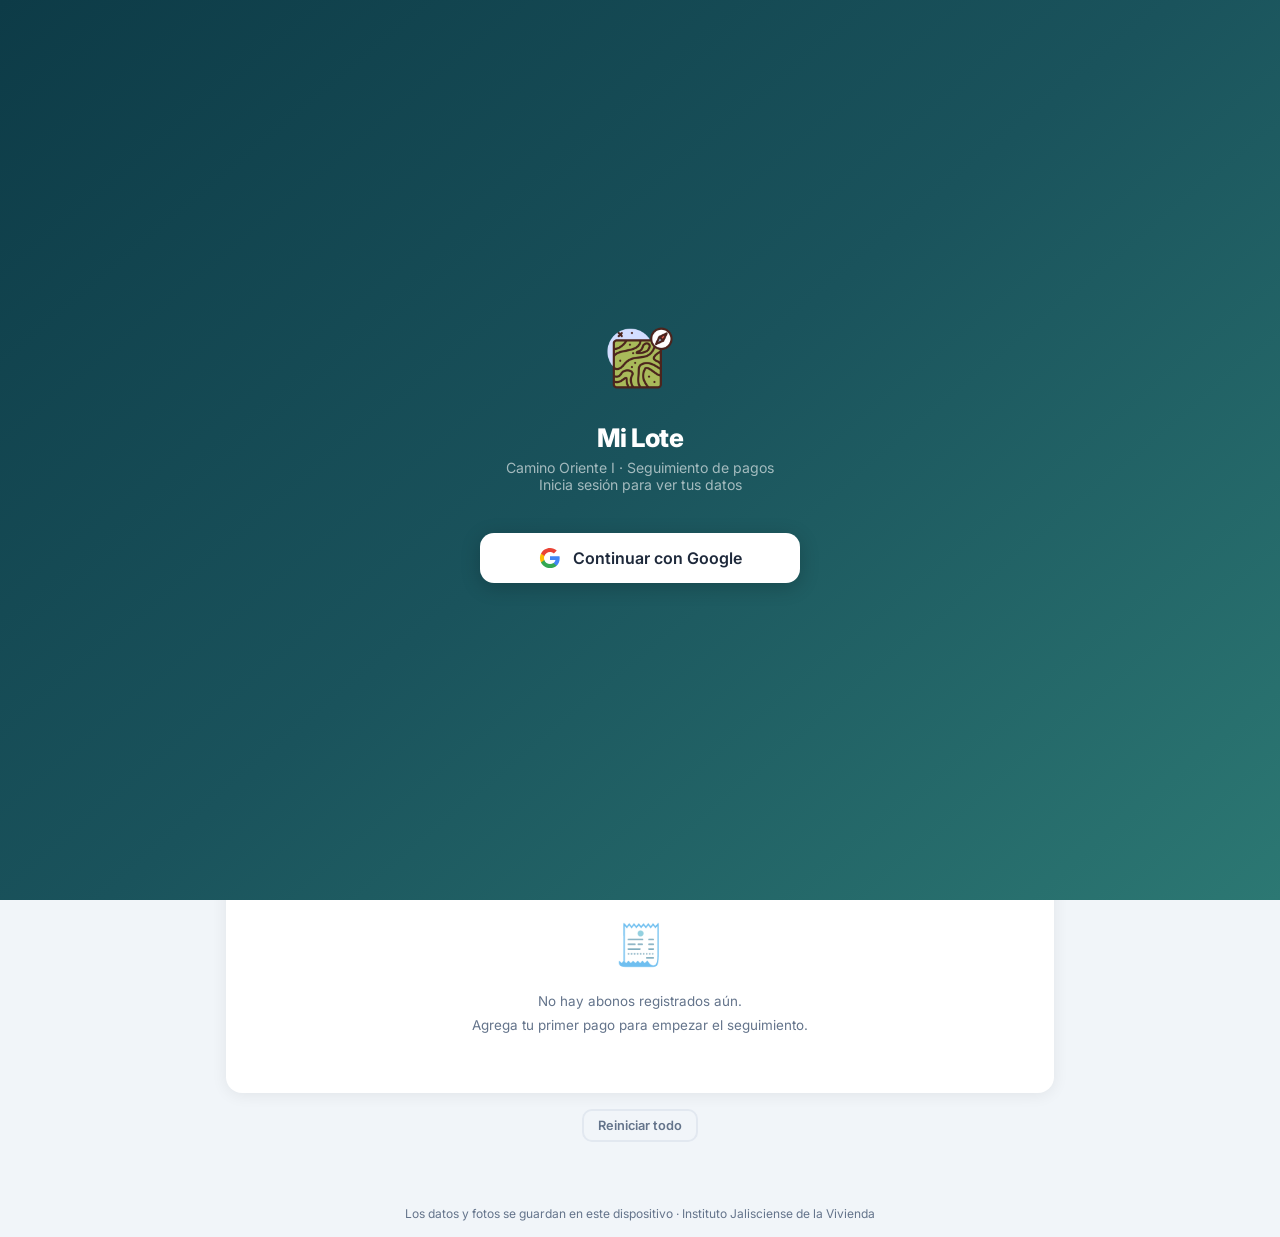
==== index.html @ 65d8afbb "Refactor Google authentication to use signInWithRedirect and handle redirect results" ====
<!DOCTYPE html>
<html lang="es">
<head>
  <meta charset="UTF-8">
  <meta name="viewport" content="width=device-width, initial-scale=1.0">
  <title>Lote Camino Oriente I — Seguimiento de Pagos</title>
  <link rel="icon" href="terreno.png" type="image/png">
  <link rel="apple-touch-icon" href="terreno.png">
  <meta name="apple-mobile-web-app-capable" content="yes">
  <meta name="apple-mobile-web-app-title" content="Mi Lote">
  <meta name="theme-color" content="#1a535c">
  <link rel="manifest" href="manifest.json">
  <meta name="apple-mobile-web-app-status-bar-style" content="black-translucent">
  <link href="https://fonts.googleapis.com/css2?family=Inter:wght@300;400;500;600;700;800&display=swap" rel="stylesheet">
  <style>
    *, *::before, *::after { box-sizing: border-box; margin: 0; padding: 0; }

    :root {
      --primary:      #2ec4b6;
      --primary-dark: #1a535c;
      --primary-light:#cbf3f0;
      --success:      #059669;
      --success-bg:   #ecfdf5;
      --warning:      #d97706;
      --warning-bg:   #fffbeb;
      --danger:       #ef476f;
      --danger-bg:    #fff1f4;
      --text:         #1e293b;
      --muted:        #64748b;
      --bg:           #f1f5f9;
      --card:         #ffffff;
      --border:       #e2e8f0;
      --radius:       16px;
      --shadow:       0 2px 16px rgba(0,0,0,0.07);
      --shadow-lg:    0 8px 40px rgba(0,0,0,0.13);
    }

    body {
      font-family: 'Inter', 'Segoe UI', system-ui, sans-serif;
      background: var(--bg);
      color: var(--text);
      min-height: 100vh;
      -webkit-font-smoothing: antialiased;
    }

    /* ── HEADER ── */
    .header {
      background: linear-gradient(140deg, #0d3b47 0%, #1a535c 50%, #2c7873 100%);
      color: white;
      padding: 36px 20px 56px;
      position: relative;
      overflow: hidden;
    }
    .header::before {
      content:''; position:absolute;
      top:-60px; right:-60px; width:320px; height:320px;
      background:rgba(255,255,255,0.04); border-radius:50%;
    }
    .header::after {
      content:''; position:absolute;
      bottom:-80px; left:-40px; width:260px; height:260px;
      background:rgba(46,196,182,0.08); border-radius:50%;
    }
    .header-inner { max-width:860px; margin:0 auto; position:relative; z-index:1; }
    .header-badge {
      display:inline-block;
      background:rgba(46,196,182,0.2);
      border:1px solid rgba(46,196,182,0.35);
      color:#7fe8e2;
      padding:4px 14px; border-radius:20px;
      font-size:0.7rem; font-weight:700;
      letter-spacing:0.12em; text-transform:uppercase; margin-bottom:14px;
    }
    .header h1 { font-size:2rem; font-weight:800; letter-spacing:-0.02em; margin-bottom:6px; }
    .header-sub { font-size:0.88rem; opacity:0.65; }
    .header-value { margin-top:22px; display:flex; align-items:baseline; gap:8px; }
    .header-value-label { font-size:0.8rem; opacity:0.6; }
    .header-value-amount { font-size:2rem; font-weight:800; letter-spacing:-0.02em; }

    /* ── MAIN ── */
    .main { max-width:860px; margin:-32px auto 0; padding:0 16px 48px; }

    /* ── CARD ── */
    .card { background:var(--card); border-radius:var(--radius); box-shadow:var(--shadow); padding:24px; margin-bottom:16px; }

    /* ── PROGRESS HERO ── */
    .progress-hero {
      background:var(--card);
      border-radius:var(--radius);
      box-shadow:var(--shadow-lg);
      padding:40px 28px 24px; margin-bottom:16px;
    }
    .prog-top { display:flex; justify-content:space-between; align-items:flex-start; margin-bottom:20px; }
    .prog-left { flex:1; }
    .prog-pct { font-size:4.5rem; font-weight:800; color:var(--primary-dark); line-height:1; letter-spacing:-0.04em; }
    .prog-sub { font-size:0.85rem; color:var(--muted); margin-top:6px; }
    .prog-right { text-align:right; flex-shrink:0; padding-left:12px; }
    .prog-paid-val { font-size:1.6rem; font-weight:800; color:var(--primary-dark); letter-spacing:-0.02em; line-height:1; }
    .prog-track { background:var(--border); height:14px; border-radius:7px; overflow:hidden; margin-bottom:20px; }
    .prog-fill  {
      height:100%;
      background:linear-gradient(90deg, var(--primary) 0%, var(--primary-dark) 100%);
      border-radius:6px;
      transition:width 0.7s cubic-bezier(0.34,1.2,0.64,1);
    }
    .stats-row { display:grid; grid-template-columns:repeat(3,1fr); gap:10px; }
    .stat-box  { padding:14px 10px; border-radius:12px; background:var(--bg); text-align:center; }
    .stat-box.s-paid { background:#ecfdf5; }
    .stat-box.s-rem  { background:#fff1f4; }
    .stat-val  { font-size:1rem; font-weight:700; color:var(--text); white-space:nowrap; overflow:hidden; text-overflow:ellipsis; }
    .stat-box.s-paid .stat-val { color:var(--success); }
    .stat-box.s-rem  .stat-val { color:var(--danger);  }
    .stat-lbl  { font-size:0.7rem; color:var(--muted); margin-top:3px; }

    /* ── ALERT ── */
    .alert {
      display:flex; align-items:flex-start; gap:12px;
      padding:14px 16px; border-radius:12px; margin-bottom:16px;
      border-left:4px solid transparent;
    }
    .alert.a-success { background:var(--success-bg); border-color:#10b981; }
    .alert.a-warn    { background:var(--warning-bg);  border-color:#fbbf24; }
    .alert.a-danger  { background:var(--danger-bg);   border-color:var(--danger); }
    .alert.a-info    { background:#eff6ff;             border-color:#3b82f6; }
    .alert-icon  { font-size:1.3rem; line-height:1.3; flex-shrink:0; }
    .alert-title { font-weight:600; font-size:0.88rem; }
    .alert-desc  { font-size:0.79rem; color:var(--muted); margin-top:2px; }

    /* ── WEEKLY BOX ── */
    .weekly-box {
      background:linear-gradient(135deg, var(--primary-dark) 0%, #2c7873 100%);
      color:white; border-radius:14px; padding:22px 20px; margin-bottom:16px;
    }
    .weekly-label  { font-size:0.72rem; font-weight:600; opacity:0.65; text-transform:uppercase; letter-spacing:0.1em; margin-bottom:6px; }
    .weekly-amount { font-size:2.4rem; font-weight:800; letter-spacing:-0.02em; margin-bottom:4px; }
    .weekly-note   { font-size:0.8rem; opacity:0.65; margin-bottom:16px; }
    .weekly-grid   { display:grid; grid-template-columns:1fr 1fr; gap:8px; }
    .wg-item       { background:rgba(255,255,255,0.1); border-radius:9px; padding:10px 12px; }
    .wg-val        { font-size:0.95rem; font-weight:700; }
    .wg-lbl        { font-size:0.7rem; opacity:0.65; margin-top:2px; }

    /* ── SECTION HEADER ── */
    .sec-hdr { display:flex; align-items:center; justify-content:space-between; margin-bottom:16px; }
    .sec-title { font-size:1rem; font-weight:700; }
    .sec-sub   { font-size:0.77rem; color:var(--muted); margin-top:2px; }

    /* ── ABONOS LIST ── */
    .abono-list { list-style:none; }
    .abono-item {
      display:flex; align-items:center; gap:14px;
      padding:13px 0; border-bottom:1px solid var(--border);
    }
    .abono-item:last-child { border-bottom:none; }

    .abono-thumb {
      width:52px; height:52px; border-radius:10px;
      object-fit:cover; cursor:pointer; flex-shrink:0;
      border:2px solid var(--border);
      transition:transform 0.2s;
    }
    .abono-thumb:hover { transform:scale(1.06); }
    .abono-no-photo {
      width:52px; height:52px; border-radius:10px; flex-shrink:0;
      background:var(--bg); border:2px dashed var(--border);
      display:flex; align-items:center; justify-content:center;
      font-size:1.2rem; color:var(--muted);
    }
    .abono-info   { flex:1; min-width:0; }
    .abono-note   { font-size:0.9rem; font-weight:600; white-space:nowrap; overflow:hidden; text-overflow:ellipsis; }
    .abono-date   { font-size:0.75rem; color:var(--muted); margin-top:2px; }
    .abono-right  { display:flex; align-items:center; gap:10px; flex-shrink:0; }
    .abono-amt    { font-size:1rem; font-weight:700; color:var(--success); }
    .abono-del    { background:none; border:none; cursor:pointer; color:var(--danger); opacity:0.45; font-size:0.85rem; padding:5px; }
    .abono-del:hover { opacity:1; }

    .empty-state { text-align:center; padding:32px 16px; color:var(--muted); font-size:0.84rem; line-height:1.8; }
    .empty-icon  { font-size:2.5rem; margin-bottom:8px; }

    /* ── BUTTONS ── */
    .btn {
      display:inline-flex; align-items:center; gap:6px;
      padding:11px 22px; border:none; border-radius:10px;
      touch-action:manipulation; -webkit-tap-highlight-color:transparent;
      font-family:inherit; font-size:0.88rem; font-weight:600;
      cursor:pointer; transition:all 0.2s ease;
    }
    .btn-primary { background:var(--primary); color:white; }
    .btn-primary:hover { background:var(--primary-dark); transform:translateY(-1px); box-shadow:0 4px 14px rgba(46,196,182,0.38); }
    .btn-ghost { background:transparent; border:2px solid var(--border); color:var(--muted); }
    .btn-ghost:hover { border-color:var(--danger); color:var(--danger); }
    .btn-sm { padding:7px 14px; font-size:0.8rem; }
    .btn-full { width:100%; justify-content:center; }

    /* ── MODAL ── */
    .overlay {
      position:fixed; inset:0;
      background:rgba(15,23,42,0.55);
      z-index:200; display:flex; align-items:flex-end; justify-content:center;
      opacity:0; pointer-events:none; transition:opacity 0.28s ease;
    }
    .overlay.open { opacity:1; pointer-events:all; }
    .modal {
      background:white; border-radius:22px 22px 0 0;
      padding:20px 22px 44px; width:100%; max-width:500px;
      transform:translateY(100%);
      transition:transform 0.35s cubic-bezier(0.34,1.3,0.64,1);
      max-height:90vh; overflow-y:auto; overflow-x:hidden; overscroll-behavior:contain;
    }
    .overlay.open .modal { transform:translateY(0); }
    .modal-handle { width:36px; height:4px; background:var(--border); border-radius:2px; margin:0 auto 20px; }
    .modal-title  { font-size:1.15rem; font-weight:700; margin-bottom:18px; }
    .field        { margin-bottom:14px; }
    .field-label  { display:block; font-size:0.8rem; font-weight:600; color:var(--muted); margin-bottom:6px; }
    .field-input  {
      width:100%; min-width:0; padding:13px 15px;
      border:2px solid var(--border); border-radius:10px;
      font-family:inherit; font-size:1rem; color:var(--text);
      outline:none; transition:border-color 0.2s;
      -webkit-appearance:none; appearance:none;
      box-sizing:border-box;
    }
    .field-input:focus { border-color:var(--primary); }
    .field-row    { display:grid; grid-template-columns:1fr; gap:12px; }
    @media (min-width:480px) {
      .field-row  { grid-template-columns:1fr 1fr; }
    }

    /* ── FOTO UPLOAD ── */
    .foto-zone {
      border:2px dashed var(--border);
      border-radius:12px; padding:20px;
      text-align:center; cursor:pointer;
      transition:all 0.2s; background:var(--bg);
      position:relative;
    }
    .foto-zone:hover { border-color:var(--primary); background:var(--primary-light); }
    .foto-zone input[type=file] { position:absolute; inset:0; opacity:0; cursor:pointer; width:100%; height:100%; }
    .foto-zone-icon { font-size:2rem; margin-bottom:6px; }
    .foto-zone-text { font-size:0.82rem; color:var(--muted); }
    .foto-preview {
      width:100%; max-height:200px; object-fit:cover;
      border-radius:10px; display:none; margin-top:10px;
    }
    .foto-preview.show { display:block; }
    .foto-clear {
      display:none; margin-top:8px;
      background:none; border:none;
      font-size:0.78rem; color:var(--danger); cursor:pointer;
    }
    .foto-clear.show { display:inline-block; }

    /* ── LIGHTBOX ── */
    .lightbox {
      position:fixed; inset:0; background:rgba(0,0,0,0.92);
      z-index:500; display:none; align-items:center; justify-content:center;
      padding:20px;
    }
    .lightbox.open { display:flex; }
    .lightbox img { max-width:100%; max-height:90vh; border-radius:12px; object-fit:contain; }
    .lightbox-close {
      position:absolute; top:16px; right:16px;
      background:rgba(255,255,255,0.15); border:none;
      color:white; font-size:1.4rem; cursor:pointer;
      width:40px; height:40px; border-radius:50%;
      display:flex; align-items:center; justify-content:center;
    }
    .lightbox-close:hover { background:rgba(255,255,255,0.25); }

    /* ── COMPLETION ── */
    .completion {
      display:none; position:fixed; inset:0;
      background:rgba(15,23,42,0.7); z-index:300;
      align-items:center; justify-content:center; padding:20px;
    }
    .completion.show { display:flex; }
    .completion-box { background:white; border-radius:22px; padding:44px 32px; text-align:center; max-width:360px; width:100%; }
    .completion-emoji { font-size:4.5rem; margin-bottom:16px; display:block; }
    .completion-title { font-size:1.6rem; font-weight:800; color:var(--primary-dark); margin-bottom:8px; }
    .completion-text  { color:var(--muted); font-size:0.92rem; margin-bottom:24px; }

    /* ── FOOTER ── */
    .footer { text-align:center; padding:16px; font-size:0.75rem; color:var(--muted); }

    /* ── CONFETTI ── */
    @keyframes fall {
      0%   { transform:translateY(-80px) rotate(0deg);   opacity:1; }
      100% { transform:translateY(110vh) rotate(540deg); opacity:0; }
    }
    .conf {
      position:fixed; pointer-events:none; z-index:400;
      width:9px; height:9px; border-radius:2px;
      animation:fall linear forwards;
    }

    /* ── ENGANCHE FIJO ── */
    .abono-item.enganche-fijo { background:#f0fdf4; border-radius:10px; padding:13px 12px; margin-bottom:4px; border-bottom:none !important; }
    .abono-item.enganche-fijo .abono-amt { color:var(--success); }
    .enganche-tag {
      display:inline-block; background:#d1fae5; color:#065f46;
      font-size:0.65rem; font-weight:700; padding:2px 8px;
      border-radius:20px; text-transform:uppercase; letter-spacing:0.06em;
      margin-top:3px;
    }

    /* ── FOTO BOTONES ── */
    .foto-btns { display:grid; grid-template-columns:1fr 1fr; gap:10px; }
    .foto-btn {
      display:flex; flex-direction:column; align-items:center; justify-content:center;
      gap:6px; padding:16px 10px;
      border:2px dashed var(--border); border-radius:12px;
      background:var(--bg); cursor:pointer;
      font-family:inherit; font-size:0.8rem; font-weight:600; color:var(--muted);
      transition:all 0.2s; position:relative;
    }
    .foto-btn:hover { border-color:var(--primary); background:var(--primary-light); color:var(--primary-dark); }
    .foto-btn input[type=file] { position:absolute; inset:0; opacity:0; cursor:pointer; width:100%; height:100%; }
    .foto-btn-icon { font-size:1.6rem; }

    /* ── RESPONSIVE ── */
    @media (max-width:560px) {
      .header { padding:28px 16px 48px; }
      .header h1 { font-size:1.45rem; }
      .header-sub { font-size:0.82rem; }
      .header-value-amount { font-size:1.55rem; }
      .main { padding:0 12px 40px; }
      .progress-hero { padding:40px 16px 18px; }
      .prog-pct  { font-size:3.5rem; }
      .prog-paid-val { font-size:1.35rem; }
      .prog-top  { margin-bottom:16px; }
      .stats-row { gap:7px; }
      .stat-box  { padding:12px 8px; }
      .stat-val  { font-size:0.88rem; }
      .card { padding:18px 16px; }
      .weekly-box { padding:18px 16px; }
      .weekly-amount { font-size:2rem; }
      .weekly-grid { gap:7px; }
      .wg-item { padding:9px 10px; }
      .field-row { grid-template-columns:1fr !important; }
      .foto-btns { grid-template-columns:1fr 1fr; }
      .abono-thumb { width:46px; height:46px; }
      .abono-no-photo { width:46px; height:46px; }
    }
    @media (min-width:700px) {
      .weekly-grid { grid-template-columns:repeat(4,1fr); }
      .stats-row   { grid-template-columns:repeat(3,1fr); }
    }

    /* ── USER BAR ── */
    .user-bar {
      display:flex; align-items:center; gap:10px;
      margin-top:18px; padding:10px 14px;
      background:rgba(255,255,255,0.1); border-radius:12px;
    }
    .user-avatar {
      width:32px; height:32px; border-radius:50%;
      object-fit:cover; border:2px solid rgba(255,255,255,0.4);
    }
    .user-name { font-size:0.82rem; opacity:0.85; flex:1; white-space:nowrap; overflow:hidden; text-overflow:ellipsis; }
    .btn-logout {
      background:rgba(255,255,255,0.15); border:1px solid rgba(255,255,255,0.3);
      color:white; padding:5px 12px; border-radius:8px;
      font-size:0.75rem; font-weight:600; cursor:pointer;
      touch-action:manipulation; -webkit-tap-highlight-color:transparent;
      flex-shrink:0;
    }
    .btn-logout:hover { background:rgba(255,255,255,0.25); }

    /* ── LOGIN SCREEN ── */
    .login-screen {
      position:fixed; inset:0; z-index:500;
      background:linear-gradient(140deg, #0d3b47 0%, #1a535c 50%, #2c7873 100%);
      display:flex; flex-direction:column; align-items:center; justify-content:center;
      padding:32px 24px;
    }
    .login-logo { width:80px; height:80px; border-radius:20px; margin-bottom:24px; }
    .login-title { font-size:1.6rem; font-weight:800; color:white; margin-bottom:6px; letter-spacing:-0.02em; }
    .login-sub   { font-size:0.88rem; color:rgba(255,255,255,0.6); margin-bottom:40px; text-align:center; }
    .btn-google  {
      display:flex; align-items:center; gap:12px;
      background:white; color:#1e293b;
      padding:14px 24px; border-radius:14px; border:none;
      font-family:inherit; font-size:1rem; font-weight:600;
      cursor:pointer; width:100%; max-width:320px; justify-content:center;
      box-shadow:0 4px 20px rgba(0,0,0,0.2);
      touch-action:manipulation; -webkit-tap-highlight-color:transparent;
    }
    .btn-google:active { transform:scale(0.97); }
    .btn-google svg { width:22px; height:22px; flex-shrink:0; }
  </style>
</head>
<body>

<!-- HEADER -->
<header class="header">
  <div class="header-inner">
    <div class="header-badge">Fraccionamiento Municipal · IJAVI</div>
    <h1>Camino Oriente I</h1>
    <div class="header-sub">90 m² · No esquina · No frente a donación</div>
    <div class="header-value">
      <span class="header-value-label">Valor total del lote</span>
      <span class="header-value-amount">$215,000</span>
    </div>
    <div class="user-bar">
      <img class="user-avatar" id="userAvatar" src="" alt="">
      <span class="user-name" id="userName"></span>
      <button class="btn-logout" onclick="logout()">Salir</button>
    </div>
  </div>
</header>

<main class="main">

  <!-- PROGRESO GENERAL -->
  <div class="progress-hero">
    <div class="prog-top">
      <div class="prog-left">
        <div class="prog-pct" id="pct">0%</div>
        <div class="prog-sub">del lote pagado</div>
      </div>
      <div class="prog-right">
        <div class="prog-paid-val" id="paidVal">$0</div>
        <div class="prog-sub">de $215,000</div>
      </div>
    </div>
    <div class="prog-track">
      <div class="prog-fill" id="progFill" style="width:0%"></div>
    </div>
    <div class="stats-row">
      <div class="stat-box">
        <div class="stat-val" id="statAbonos">0</div>
        <div class="stat-lbl">Abonos</div>
      </div>
      <div class="stat-box s-paid">
        <div class="stat-val" id="statPaid">$0</div>
        <div class="stat-lbl">Pagado</div>
      </div>
      <div class="stat-box s-rem">
        <div class="stat-val" id="statRem">$215,000</div>
        <div class="stat-lbl">Falta pagar</div>
      </div>
    </div>
  </div>

  <!-- CALCULADORA SEMANAL -->
  <div class="weekly-box">
    <div class="weekly-label">Para llegar a $215,000, ahorra</div>
    <div class="weekly-amount" id="weeklyAmt">$0</div>
    <div class="weekly-note" id="weeklyNote">por semana</div>
    <div class="weekly-grid">
      <div class="wg-item">
        <div class="wg-val" id="wgWeeks">—</div>
        <div class="wg-lbl">Semanas restantes</div>
      </div>
      <div class="wg-item">
        <div class="wg-val">Oct 2027</div>
        <div class="wg-lbl">Fecha límite</div>
      </div>
      <div class="wg-item">
        <div class="wg-val" id="wgPagado">$0</div>
        <div class="wg-lbl">Total acumulado</div>
      </div>
      <div class="wg-item">
        <div class="wg-val" id="wgFalta">$215,000</div>
        <div class="wg-lbl">Por completar</div>
      </div>
    </div>
  </div>

  <!-- ABONOS -->
  <div class="card">
    <div class="sec-hdr">
      <div>
        <div class="sec-title">Abonos registrados</div>
        <div class="sec-sub">Toca un comprobante para verlo en grande</div>
      </div>
      <button class="btn btn-primary btn-sm" onclick="openModal()">+ Agregar</button>
    </div>
    <div id="abonosContainer">
      <div class="empty-state">
        <div class="empty-icon">🧾</div>
        No hay abonos registrados aún.<br>
        Agrega tu primer pago para empezar el seguimiento.
      </div>
    </div>
  </div>

  <!-- RESET -->
  <div style="text-align:center;margin-top:4px">
    <button class="btn btn-ghost btn-sm" onclick="confirmReset()">Reiniciar todo</button>
  </div>

</main>

<footer class="footer">
  Los datos y fotos se guardan en este dispositivo · Instituto Jalisciense de la Vivienda
</footer>

<!-- MODAL: AGREGAR ABONO -->
<div class="overlay" id="overlay" onclick="outsideClick(event)">
  <div class="modal">
    <div class="modal-handle"></div>
    <div class="modal-title">Agregar abono</div>

    <div class="field">
      <label class="field-label" for="inAmount">Monto del abono (MXN)</label>
      <input class="field-input" type="number" id="inAmount" placeholder="Ej: 5,000" min="1" step="100">
    </div>

    <div class="field-row">
      <div class="field">
        <label class="field-label" for="inDate">Fecha</label>
        <input class="field-input" type="date" id="inDate">
      </div>
      <div class="field">
        <label class="field-label" for="inNote">Nota</label>
        <input class="field-input" type="text" id="inNote" placeholder="Ej: Quincena enero">
      </div>
    </div>

    <div class="field">
      <label class="field-label">Comprobante (foto opcional)</label>
      <div id="fotoZone">
        <div class="foto-btns">
          <button type="button" class="foto-btn">
            <input type="file" accept="image/*" capture="environment" onchange="onFotoChange(event)">
            <span class="foto-btn-icon">📷</span>
            <span>Cámara</span>
          </button>
          <button type="button" class="foto-btn">
            <input type="file" accept="image/*" onchange="onFotoChange(event)">
            <span class="foto-btn-icon">🖼</span>
            <span>Galería</span>
          </button>
        </div>
      </div>
      <img class="foto-preview" id="fotoPreview" src="" alt="Vista previa">
      <button class="foto-clear" id="fotoClear" onclick="clearFoto()">✕ Quitar foto</button>
    </div>

    <button id="btnGuardar" class="btn btn-primary btn-full" onclick="saveAbono()">Guardar abono</button>
  </div>
</div>

<!-- LIGHTBOX -->
<div class="lightbox" id="lightbox" onclick="closeLightbox()">
  <button class="lightbox-close" onclick="closeLightbox()">✕</button>
  <img id="lightboxImg" src="" alt="Comprobante">
</div>

<!-- LOGIN SCREEN -->
<div class="login-screen" id="loginScreen">
  <img class="login-logo" src="terreno.png" alt="Mi Lote">
  <div class="login-title">Mi Lote</div>
  <div class="login-sub">Camino Oriente I · Seguimiento de pagos<br>Inicia sesión para ver tus datos</div>
  <button class="btn-google" onclick="loginGoogle()">
    <svg viewBox="0 0 24 24" xmlns="http://www.w3.org/2000/svg">
      <path d="M22.56 12.25c0-.78-.07-1.53-.2-2.25H12v4.26h5.92c-.26 1.37-1.04 2.53-2.21 3.31v2.77h3.57c2.08-1.92 3.28-4.74 3.28-8.09z" fill="#4285F4"/>
      <path d="M12 23c2.97 0 5.46-.98 7.28-2.66l-3.57-2.77c-.98.66-2.23 1.06-3.71 1.06-2.86 0-5.29-1.93-6.16-4.53H2.18v2.84C3.99 20.53 7.7 23 12 23z" fill="#34A853"/>
      <path d="M5.84 14.09c-.22-.66-.35-1.36-.35-2.09s.13-1.43.35-2.09V7.07H2.18C1.43 8.55 1 10.22 1 12s.43 3.45 1.18 4.93l3.66-2.84z" fill="#FBBC05"/>
      <path d="M12 5.38c1.62 0 3.06.56 4.21 1.64l3.15-3.15C17.45 2.09 14.97 1 12 1 7.7 1 3.99 3.47 2.18 7.07l3.66 2.84c.87-2.6 3.3-4.53 6.16-4.53z" fill="#EA4335"/>
    </svg>
    Continuar con Google
  </button>
</div>

<!-- COMPLETION -->
<div class="completion" id="completion">
  <div class="completion-box">
    <span class="completion-emoji">🏡</span>
    <div class="completion-title">¡Ya es tuyo!</div>
    <div class="completion-text">Completaste los $215,000 de tu lote en Camino Oriente I. ¡Felicidades!</div>
    <button class="btn btn-primary btn-full" onclick="document.getElementById('completion').classList.remove('show')">Cerrar</button>
  </div>
</div>

<script type="module">
  import { initializeApp }       from "https://www.gstatic.com/firebasejs/11.6.0/firebase-app.js";
  import { getFirestore, collection, addDoc, deleteDoc, doc,
           onSnapshot, query, orderBy, writeBatch, getDocs,
           serverTimestamp }     from "https://www.gstatic.com/firebasejs/11.6.0/firebase-firestore.js";
  import { getAuth, GoogleAuthProvider, signInWithRedirect,
           getRedirectResult, signOut,
           onAuthStateChanged } from "https://www.gstatic.com/firebasejs/11.6.0/firebase-auth.js";

  // ─── FIREBASE ────────────────────────────────────────────
  const firebaseConfig = {
    apiKey:            "AIzaSyDxDRYD9EOmUstnq180eqCu0QAJJ0I9OxM",
    authDomain:        "terreno-330ff.firebaseapp.com",
    projectId:         "terreno-330ff",
    storageBucket:     "terreno-330ff.firebasestorage.app",
    messagingSenderId: "127285522519",
    appId:             "1:127285522519:web:fbb5af77d57d96f0037312"
  };
  const fireApp = initializeApp(firebaseConfig);
  const db      = getFirestore(fireApp);
  const auth    = getAuth(fireApp);

  // ─── CONSTANTES ──────────────────────────────────────────
  const TOTAL    = 215000;
  const ENGANCHE = 10000;
  const DEADLINE = new Date(2027, 9, 31);

  // ─── ESTADO ──────────────────────────────────────────────
  let abonos      = [];
  let unsubscribe = null;

  // ─── AUTH ────────────────────────────────────────────────
  onAuthStateChanged(auth, user => {
    if (user) {
      document.getElementById('loginScreen').style.display = 'none';
      document.getElementById('userName').textContent = user.displayName || user.email;
      const av = document.getElementById('userAvatar');
      if (user.photoURL) { av.src = user.photoURL; av.style.display = 'block'; }
      else { av.style.display = 'none'; }

      // Datos propios del usuario
      const abonosCol = collection(db, 'usuarios', user.uid, 'abonos');
      const q = query(abonosCol, orderBy('createdAt', 'desc'));
      unsubscribe = onSnapshot(q, snapshot => {
        abonos = snapshot.docs.map(d => ({ id: d.id, ...d.data() }));
        render();
      });
    } else {
      document.getElementById('loginScreen').style.display = 'flex';
      if (unsubscribe) { unsubscribe(); unsubscribe = null; }
      abonos = [];
      render();
    }
  });

  function getAbonosCol() {
    return collection(db, 'usuarios', auth.currentUser.uid, 'abonos');
  }

  // Captura el resultado al volver del redirect de Google
  getRedirectResult(auth).catch(err => {
    alert('Error de login: ' + err.code + '\n' + err.message);
  });

  window.loginGoogle = async function() {
    try {
      await signInWithRedirect(auth, new GoogleAuthProvider());
    } catch(err) {
      alert('Error: ' + err.code);
    }
  };

  window.logout = async function() {
    if (!confirm('¿Cerrar sesión?')) return;
    await signOut(auth);
  };

  // ─── CÁLCULOS ────────────────────────────────────────────
  const totalPagado   = () => ENGANCHE + abonos.reduce((s,a) => s + a.amount, 0);
  const totalFalta    = () => Math.max(TOTAL - totalPagado(), 0);
  const semanasLeft   = () => Math.max(Math.ceil((DEADLINE - Date.now()) / 6048e5), 0);
  const ahorroSemanal = () => {
    const s = semanasLeft(), r = totalFalta();
    return (r <= 0) ? 0 : (s <= 0 ? r : Math.ceil(r / s));
  };

  // ─── FORMATO ─────────────────────────────────────────────
  function $$(n) {
    return new Intl.NumberFormat('es-MX', { style:'currency', currency:'MXN', maximumFractionDigits:0 }).format(n);
  }
  function fmtFecha(str) {
    return new Date(str + 'T12:00:00').toLocaleDateString('es-MX', { day:'2-digit', month:'short', year:'numeric' });
  }
  function esc(s) {
    return String(s).replace(/&/g,'&amp;').replace(/</g,'&lt;').replace(/>/g,'&gt;').replace(/"/g,'&quot;');
  }

  // ─── IMAGEN: COMPRIMIR ───────────────────────────────────
  function comprimirFoto(file, cb) {
    const reader = new FileReader();
    reader.onload = e => {
      const img = new Image();
      img.onload = () => {
        const MAX = 900;
        let w = img.width, h = img.height;
        if (w > MAX) { h = Math.round(h * MAX / w); w = MAX; }
        const canvas = document.createElement('canvas');
        canvas.width = w; canvas.height = h;
        canvas.getContext('2d').drawImage(img, 0, 0, w, h);
        cb(canvas.toDataURL('image/jpeg', 0.72));
      };
      img.src = e.target.result;
    };
    reader.readAsDataURL(file);
  }

  // ─── MODAL ───────────────────────────────────────────────
  let fotoBase64 = null;

  window.openModal = function() {
    document.getElementById('inDate').value   = new Date().toISOString().split('T')[0];
    document.getElementById('inAmount').value = '';
    document.getElementById('inNote').value   = '';
    window.clearFoto();
    document.getElementById('overlay').classList.add('open');
    const scrollY = window.scrollY;
    document.body.style.position  = 'fixed';
    document.body.style.top       = `-${scrollY}px`;
    document.body.style.width     = '100%';
    document.body.dataset.scrollY = scrollY;
    setTimeout(() => document.getElementById('inAmount').focus(), 360);
  };

  window.closeModal = function() {
    document.getElementById('overlay').classList.remove('open');
    const scrollY = parseInt(document.body.dataset.scrollY || '0');
    document.body.style.position = '';
    document.body.style.top      = '';
    document.body.style.width    = '';
    window.scrollTo(0, scrollY);
  };

  window.outsideClick = function(e) { if (e.target.id === 'overlay') window.closeModal(); };

  window.onFotoChange = function(e) {
    const file = e.target.files[0];
    if (!file) return;
    comprimirFoto(file, b64 => {
      fotoBase64 = b64;
      const prev = document.getElementById('fotoPreview');
      prev.src = b64;
      prev.classList.add('show');
      document.getElementById('fotoClear').classList.add('show');
      document.getElementById('fotoZone').style.display = 'none';
    });
  };

  window.clearFoto = function() {
    fotoBase64 = null;
    document.getElementById('fotoPreview').classList.remove('show');
    document.getElementById('fotoPreview').src = '';
    document.getElementById('fotoClear').classList.remove('show');
    document.getElementById('fotoZone').style.display = '';
  };

  // ─── ACCIONES ────────────────────────────────────────────
  window.saveAbono = async function() {
    const amount = parseFloat(document.getElementById('inAmount').value);
    const date   = document.getElementById('inDate').value;
    const note   = document.getElementById('inNote').value.trim() || 'Abono';
    if (!amount || amount <= 0 || !date) { alert('Ingresa el monto y la fecha.'); return; }

    const btn = document.getElementById('btnGuardar');
    btn.disabled = true;
    btn.textContent = 'Guardando…';
    try {
      await addDoc(getAbonosCol(), { date, amount, note, photo: fotoBase64 ?? null, createdAt: serverTimestamp() });
      window.closeModal();
      confeti();
    } catch(err) {
      alert('Error al guardar. Revisa tu conexión a internet.');
    } finally {
      btn.disabled = false;
      btn.textContent = 'Guardar abono';
    }
  };

  window.eliminarAbono = async function(id) {
    if (!confirm('¿Eliminar este abono?')) return;
    try {
      await deleteDoc(doc(db, 'usuarios', auth.currentUser.uid, 'abonos', id));
    } catch(err) {
      alert('Error al eliminar. Revisa tu conexión.');
    }
  };

  window.confirmReset = async function() {
    if (!confirm('¿Reiniciar todo el progreso? Esta acción no se puede deshacer.')) return;
    try {
      const snap  = await getDocs(getAbonosCol());
      const batch = writeBatch(db);
      snap.docs.forEach(d => batch.delete(d.ref));
      await batch.commit();
    } catch(err) {
      alert('Error al reiniciar. Revisa tu conexión.');
    }
  };

  // ─── LIGHTBOX ────────────────────────────────────────────
  window.openLightbox = function(src) {
    document.getElementById('lightboxImg').src = src;
    document.getElementById('lightbox').classList.add('open');
  };
  window.closeLightbox = function() { document.getElementById('lightbox').classList.remove('open'); };

  // ─── CONFETI ─────────────────────────────────────────────
  function confeti() {
    const cols = ['#2ec4b6','#06d6a0','#ffd166','#ef476f','#3b82f6','#a78bfa'];
    for (let i = 0; i < 35; i++) {
      const el = document.createElement('div');
      el.className = 'conf';
      el.style.cssText = `
        left:${Math.random()*100}vw; top:-12px;
        background:${cols[i % cols.length]};
        animation-duration:${1.5 + Math.random()*1.2}s;
        animation-delay:${Math.random()*0.5}s;
        width:${6+Math.random()*6}px; height:${6+Math.random()*6}px;
        border-radius:${Math.random()>0.5?'50%':'2px'};
      `;
      document.body.appendChild(el);
      setTimeout(() => el.remove(), 3500);
    }
  }

  // ─── RENDER ──────────────────────────────────────────────
  function render() {
    const paid    = totalPagado();
    const falta   = totalFalta();
    const pct     = Math.min((paid / TOTAL) * 100, 100);
    const sem     = semanasLeft();
    const semanal = ahorroSemanal();

    document.getElementById('pct').textContent        = pct.toFixed(1) + '%';
    document.getElementById('paidVal').textContent    = $$(paid);
    document.getElementById('progFill').style.width   = pct + '%';
    document.getElementById('statAbonos').textContent = abonos.length + 1;
    document.getElementById('statPaid').textContent   = $$(paid);
    document.getElementById('statRem').textContent    = $$(falta);

    document.getElementById('weeklyAmt').textContent  = $$(semanal);
    document.getElementById('weeklyNote').textContent = sem > 0
      ? `por semana · ${sem} semanas para el vencimiento`
      : (falta > 0 ? 'La fecha límite ya venció' : '¡Meta alcanzada!');
    document.getElementById('wgWeeks').textContent    = sem;
    document.getElementById('wgPagado').textContent   = $$(paid);
    document.getElementById('wgFalta').textContent    = $$(falta);

    const cont = document.getElementById('abonosContainer');
    const ul   = document.createElement('ul');
    ul.className = 'abono-list';

    if (abonos.length === 0) {
      const empty = document.createElement('div');
      empty.className = 'empty-state';
      empty.innerHTML = `<div class="empty-icon">🧾</div>No hay abonos registrados aún.<br>Agrega tu primer pago para empezar el seguimiento.`;
      ul.appendChild(empty);
    } else {
      abonos.forEach(a => {
        const li = document.createElement('li');
        li.className = 'abono-item';

        const fotoHtml = a.photo
          ? `<img class="abono-thumb" src="${a.photo}" alt="Comprobante" onclick="openLightbox('${a.photo.replace(/'/g,"\\'")}') ">`
          : `<div class="abono-no-photo">🧾</div>`;

        li.innerHTML = `
          ${fotoHtml}
          <div class="abono-info">
            <div class="abono-note">${esc(a.note)}</div>
            <div class="abono-date">${fmtFecha(a.date)}</div>
          </div>
          <div class="abono-right">
            <div class="abono-amt">+${$$(a.amount)}</div>
            <button class="abono-del" title="Eliminar">✕</button>
          </div>`;

        li.querySelector('.abono-del').onclick = () => window.eliminarAbono(a.id);
        ul.appendChild(li);
      });
    }

    const liEng = document.createElement('li');
    liEng.className = 'abono-item enganche-fijo';
    liEng.innerHTML = `
      <div class="abono-no-photo" style="background:#d1fae5;border-color:#6ee7b7;">🔒</div>
      <div class="abono-info">
        <div class="abono-note">Enganche inicial</div>
        <div class="abono-date">Septiembre 2025</div>
        <div class="enganche-tag">Pagado · Requisito</div>
      </div>
      <div class="abono-right">
        <div class="abono-amt">+${$$(ENGANCHE)}</div>
      </div>`;
    ul.appendChild(liEng);

    cont.innerHTML = '';
    cont.appendChild(ul);

    if (paid >= TOTAL) document.getElementById('completion').classList.add('show');
  }

  // ─── SERVICE WORKER ──────────────────────────────────────
  if ('serviceWorker' in navigator) {
    navigator.serviceWorker.register('sw.js');
  }
</script>
</body>
</html>
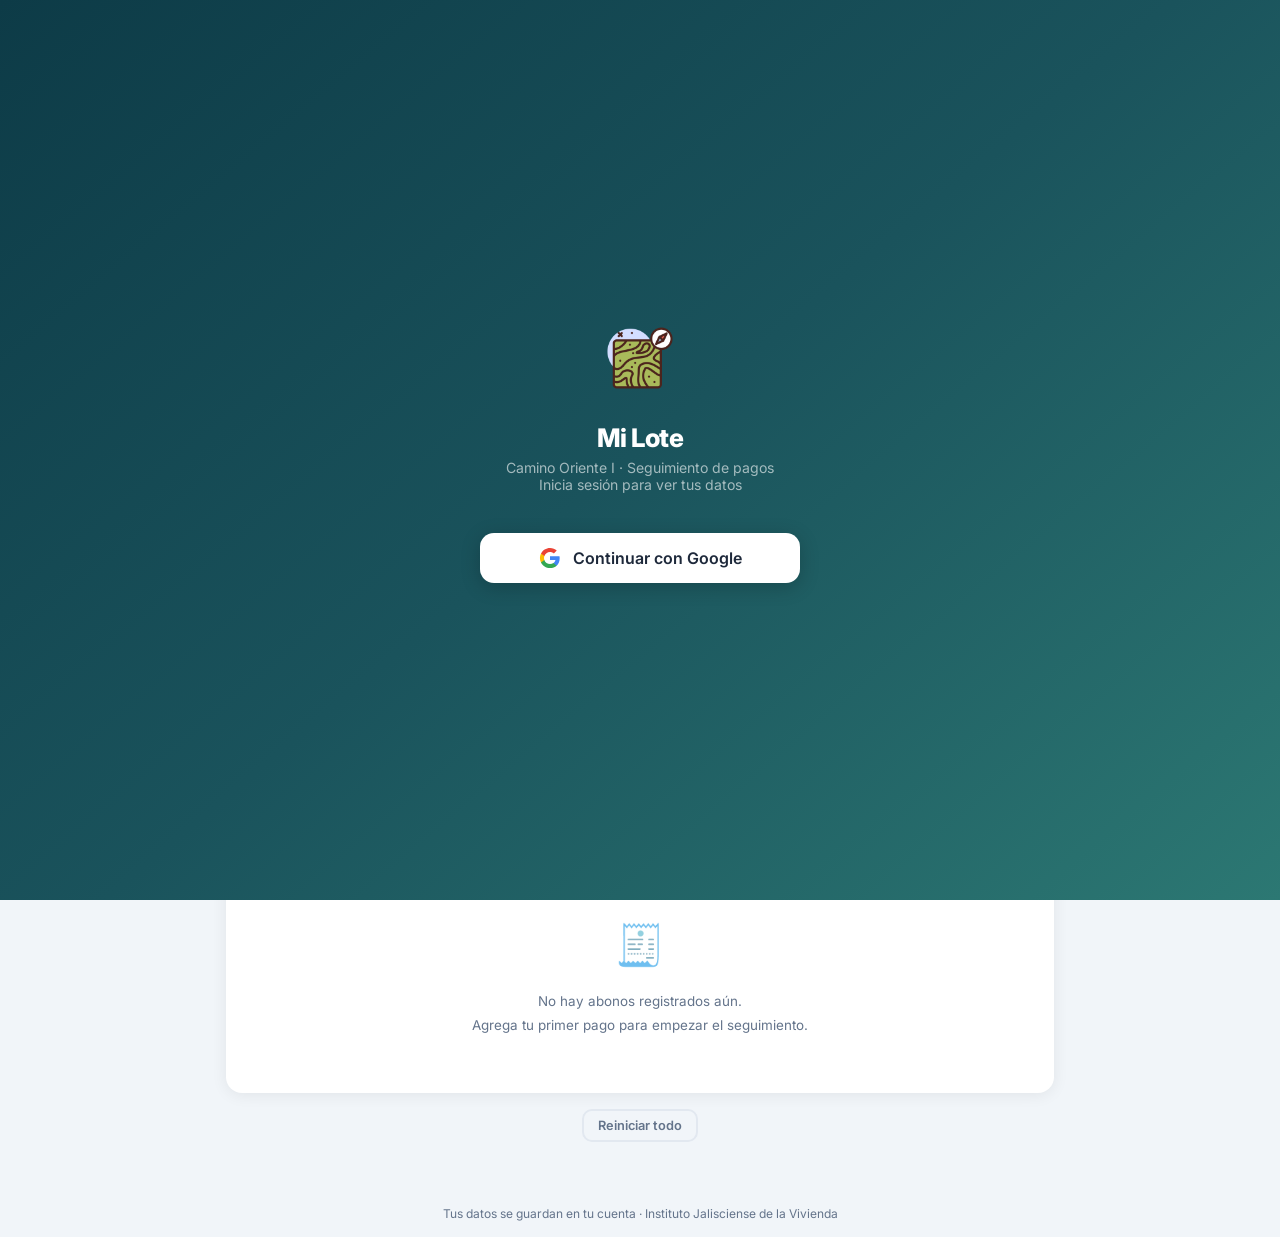
==== commit 9a172834: "feat: update service worker and add new assets; implement Firebase functionality and UI enhancements" ====
--- a/index.html
+++ b/index.html
@@ -12,381 +12,7 @@
   <link rel="manifest" href="manifest.json">
   <meta name="apple-mobile-web-app-status-bar-style" content="black-translucent">
   <link href="https://fonts.googleapis.com/css2?family=Inter:wght@300;400;500;600;700;800&display=swap" rel="stylesheet">
-  <style>
-    *, *::before, *::after { box-sizing: border-box; margin: 0; padding: 0; }
-
-    :root {
-      --primary:      #2ec4b6;
-      --primary-dark: #1a535c;
-      --primary-light:#cbf3f0;
-      --success:      #059669;
-      --success-bg:   #ecfdf5;
-      --warning:      #d97706;
-      --warning-bg:   #fffbeb;
-      --danger:       #ef476f;
-      --danger-bg:    #fff1f4;
-      --text:         #1e293b;
-      --muted:        #64748b;
-      --bg:           #f1f5f9;
-      --card:         #ffffff;
-      --border:       #e2e8f0;
-      --radius:       16px;
-      --shadow:       0 2px 16px rgba(0,0,0,0.07);
-      --shadow-lg:    0 8px 40px rgba(0,0,0,0.13);
-    }
-
-    body {
-      font-family: 'Inter', 'Segoe UI', system-ui, sans-serif;
-      background: var(--bg);
-      color: var(--text);
-      min-height: 100vh;
-      -webkit-font-smoothing: antialiased;
-    }
-
-    /* ── HEADER ── */
-    .header {
-      background: linear-gradient(140deg, #0d3b47 0%, #1a535c 50%, #2c7873 100%);
-      color: white;
-      padding: 36px 20px 56px;
-      position: relative;
-      overflow: hidden;
-    }
-    .header::before {
-      content:''; position:absolute;
-      top:-60px; right:-60px; width:320px; height:320px;
-      background:rgba(255,255,255,0.04); border-radius:50%;
-    }
-    .header::after {
-      content:''; position:absolute;
-      bottom:-80px; left:-40px; width:260px; height:260px;
-      background:rgba(46,196,182,0.08); border-radius:50%;
-    }
-    .header-inner { max-width:860px; margin:0 auto; position:relative; z-index:1; }
-    .header-badge {
-      display:inline-block;
-      background:rgba(46,196,182,0.2);
-      border:1px solid rgba(46,196,182,0.35);
-      color:#7fe8e2;
-      padding:4px 14px; border-radius:20px;
-      font-size:0.7rem; font-weight:700;
-      letter-spacing:0.12em; text-transform:uppercase; margin-bottom:14px;
-    }
-    .header h1 { font-size:2rem; font-weight:800; letter-spacing:-0.02em; margin-bottom:6px; }
-    .header-sub { font-size:0.88rem; opacity:0.65; }
-    .header-value { margin-top:22px; display:flex; align-items:baseline; gap:8px; }
-    .header-value-label { font-size:0.8rem; opacity:0.6; }
-    .header-value-amount { font-size:2rem; font-weight:800; letter-spacing:-0.02em; }
-
-    /* ── MAIN ── */
-    .main { max-width:860px; margin:-32px auto 0; padding:0 16px 48px; }
-
-    /* ── CARD ── */
-    .card { background:var(--card); border-radius:var(--radius); box-shadow:var(--shadow); padding:24px; margin-bottom:16px; }
-
-    /* ── PROGRESS HERO ── */
-    .progress-hero {
-      background:var(--card);
-      border-radius:var(--radius);
-      box-shadow:var(--shadow-lg);
-      padding:40px 28px 24px; margin-bottom:16px;
-    }
-    .prog-top { display:flex; justify-content:space-between; align-items:flex-start; margin-bottom:20px; }
-    .prog-left { flex:1; }
-    .prog-pct { font-size:4.5rem; font-weight:800; color:var(--primary-dark); line-height:1; letter-spacing:-0.04em; }
-    .prog-sub { font-size:0.85rem; color:var(--muted); margin-top:6px; }
-    .prog-right { text-align:right; flex-shrink:0; padding-left:12px; }
-    .prog-paid-val { font-size:1.6rem; font-weight:800; color:var(--primary-dark); letter-spacing:-0.02em; line-height:1; }
-    .prog-track { background:var(--border); height:14px; border-radius:7px; overflow:hidden; margin-bottom:20px; }
-    .prog-fill  {
-      height:100%;
-      background:linear-gradient(90deg, var(--primary) 0%, var(--primary-dark) 100%);
-      border-radius:6px;
-      transition:width 0.7s cubic-bezier(0.34,1.2,0.64,1);
-    }
-    .stats-row { display:grid; grid-template-columns:repeat(3,1fr); gap:10px; }
-    .stat-box  { padding:14px 10px; border-radius:12px; background:var(--bg); text-align:center; }
-    .stat-box.s-paid { background:#ecfdf5; }
-    .stat-box.s-rem  { background:#fff1f4; }
-    .stat-val  { font-size:1rem; font-weight:700; color:var(--text); white-space:nowrap; overflow:hidden; text-overflow:ellipsis; }
-    .stat-box.s-paid .stat-val { color:var(--success); }
-    .stat-box.s-rem  .stat-val { color:var(--danger);  }
-    .stat-lbl  { font-size:0.7rem; color:var(--muted); margin-top:3px; }
-
-    /* ── ALERT ── */
-    .alert {
-      display:flex; align-items:flex-start; gap:12px;
-      padding:14px 16px; border-radius:12px; margin-bottom:16px;
-      border-left:4px solid transparent;
-    }
-    .alert.a-success { background:var(--success-bg); border-color:#10b981; }
-    .alert.a-warn    { background:var(--warning-bg);  border-color:#fbbf24; }
-    .alert.a-danger  { background:var(--danger-bg);   border-color:var(--danger); }
-    .alert.a-info    { background:#eff6ff;             border-color:#3b82f6; }
-    .alert-icon  { font-size:1.3rem; line-height:1.3; flex-shrink:0; }
-    .alert-title { font-weight:600; font-size:0.88rem; }
-    .alert-desc  { font-size:0.79rem; color:var(--muted); margin-top:2px; }
-
-    /* ── WEEKLY BOX ── */
-    .weekly-box {
-      background:linear-gradient(135deg, var(--primary-dark) 0%, #2c7873 100%);
-      color:white; border-radius:14px; padding:22px 20px; margin-bottom:16px;
-    }
-    .weekly-label  { font-size:0.72rem; font-weight:600; opacity:0.65; text-transform:uppercase; letter-spacing:0.1em; margin-bottom:6px; }
-    .weekly-amount { font-size:2.4rem; font-weight:800; letter-spacing:-0.02em; margin-bottom:4px; }
-    .weekly-note   { font-size:0.8rem; opacity:0.65; margin-bottom:16px; }
-    .weekly-grid   { display:grid; grid-template-columns:1fr 1fr; gap:8px; }
-    .wg-item       { background:rgba(255,255,255,0.1); border-radius:9px; padding:10px 12px; }
-    .wg-val        { font-size:0.95rem; font-weight:700; }
-    .wg-lbl        { font-size:0.7rem; opacity:0.65; margin-top:2px; }
-
-    /* ── SECTION HEADER ── */
-    .sec-hdr { display:flex; align-items:center; justify-content:space-between; margin-bottom:16px; }
-    .sec-title { font-size:1rem; font-weight:700; }
-    .sec-sub   { font-size:0.77rem; color:var(--muted); margin-top:2px; }
-
-    /* ── ABONOS LIST ── */
-    .abono-list { list-style:none; }
-    .abono-item {
-      display:flex; align-items:center; gap:14px;
-      padding:13px 0; border-bottom:1px solid var(--border);
-    }
-    .abono-item:last-child { border-bottom:none; }
-
-    .abono-thumb {
-      width:52px; height:52px; border-radius:10px;
-      object-fit:cover; cursor:pointer; flex-shrink:0;
-      border:2px solid var(--border);
-      transition:transform 0.2s;
-    }
-    .abono-thumb:hover { transform:scale(1.06); }
-    .abono-no-photo {
-      width:52px; height:52px; border-radius:10px; flex-shrink:0;
-      background:var(--bg); border:2px dashed var(--border);
-      display:flex; align-items:center; justify-content:center;
-      font-size:1.2rem; color:var(--muted);
-    }
-    .abono-info   { flex:1; min-width:0; }
-    .abono-note   { font-size:0.9rem; font-weight:600; white-space:nowrap; overflow:hidden; text-overflow:ellipsis; }
-    .abono-date   { font-size:0.75rem; color:var(--muted); margin-top:2px; }
-    .abono-right  { display:flex; align-items:center; gap:10px; flex-shrink:0; }
-    .abono-amt    { font-size:1rem; font-weight:700; color:var(--success); }
-    .abono-del    { background:none; border:none; cursor:pointer; color:var(--danger); opacity:0.45; font-size:0.85rem; padding:5px; }
-    .abono-del:hover { opacity:1; }
-
-    .empty-state { text-align:center; padding:32px 16px; color:var(--muted); font-size:0.84rem; line-height:1.8; }
-    .empty-icon  { font-size:2.5rem; margin-bottom:8px; }
-
-    /* ── BUTTONS ── */
-    .btn {
-      display:inline-flex; align-items:center; gap:6px;
-      padding:11px 22px; border:none; border-radius:10px;
-      touch-action:manipulation; -webkit-tap-highlight-color:transparent;
-      font-family:inherit; font-size:0.88rem; font-weight:600;
-      cursor:pointer; transition:all 0.2s ease;
-    }
-    .btn-primary { background:var(--primary); color:white; }
-    .btn-primary:hover { background:var(--primary-dark); transform:translateY(-1px); box-shadow:0 4px 14px rgba(46,196,182,0.38); }
-    .btn-ghost { background:transparent; border:2px solid var(--border); color:var(--muted); }
-    .btn-ghost:hover { border-color:var(--danger); color:var(--danger); }
-    .btn-sm { padding:7px 14px; font-size:0.8rem; }
-    .btn-full { width:100%; justify-content:center; }
-
-    /* ── MODAL ── */
-    .overlay {
-      position:fixed; inset:0;
-      background:rgba(15,23,42,0.55);
-      z-index:200; display:flex; align-items:flex-end; justify-content:center;
-      opacity:0; pointer-events:none; transition:opacity 0.28s ease;
-    }
-    .overlay.open { opacity:1; pointer-events:all; }
-    .modal {
-      background:white; border-radius:22px 22px 0 0;
-      padding:20px 22px 44px; width:100%; max-width:500px;
-      transform:translateY(100%);
-      transition:transform 0.35s cubic-bezier(0.34,1.3,0.64,1);
-      max-height:90vh; overflow-y:auto; overflow-x:hidden; overscroll-behavior:contain;
-    }
-    .overlay.open .modal { transform:translateY(0); }
-    .modal-handle { width:36px; height:4px; background:var(--border); border-radius:2px; margin:0 auto 20px; }
-    .modal-title  { font-size:1.15rem; font-weight:700; margin-bottom:18px; }
-    .field        { margin-bottom:14px; }
-    .field-label  { display:block; font-size:0.8rem; font-weight:600; color:var(--muted); margin-bottom:6px; }
-    .field-input  {
-      width:100%; min-width:0; padding:13px 15px;
-      border:2px solid var(--border); border-radius:10px;
-      font-family:inherit; font-size:1rem; color:var(--text);
-      outline:none; transition:border-color 0.2s;
-      -webkit-appearance:none; appearance:none;
-      box-sizing:border-box;
-    }
-    .field-input:focus { border-color:var(--primary); }
-    .field-row    { display:grid; grid-template-columns:1fr; gap:12px; }
-    @media (min-width:480px) {
-      .field-row  { grid-template-columns:1fr 1fr; }
-    }
-
-    /* ── FOTO UPLOAD ── */
-    .foto-zone {
-      border:2px dashed var(--border);
-      border-radius:12px; padding:20px;
-      text-align:center; cursor:pointer;
-      transition:all 0.2s; background:var(--bg);
-      position:relative;
-    }
-    .foto-zone:hover { border-color:var(--primary); background:var(--primary-light); }
-    .foto-zone input[type=file] { position:absolute; inset:0; opacity:0; cursor:pointer; width:100%; height:100%; }
-    .foto-zone-icon { font-size:2rem; margin-bottom:6px; }
-    .foto-zone-text { font-size:0.82rem; color:var(--muted); }
-    .foto-preview {
-      width:100%; max-height:200px; object-fit:cover;
-      border-radius:10px; display:none; margin-top:10px;
-    }
-    .foto-preview.show { display:block; }
-    .foto-clear {
-      display:none; margin-top:8px;
-      background:none; border:none;
-      font-size:0.78rem; color:var(--danger); cursor:pointer;
-    }
-    .foto-clear.show { display:inline-block; }
-
-    /* ── LIGHTBOX ── */
-    .lightbox {
-      position:fixed; inset:0; background:rgba(0,0,0,0.92);
-      z-index:500; display:none; align-items:center; justify-content:center;
-      padding:20px;
-    }
-    .lightbox.open { display:flex; }
-    .lightbox img { max-width:100%; max-height:90vh; border-radius:12px; object-fit:contain; }
-    .lightbox-close {
-      position:absolute; top:16px; right:16px;
-      background:rgba(255,255,255,0.15); border:none;
-      color:white; font-size:1.4rem; cursor:pointer;
-      width:40px; height:40px; border-radius:50%;
-      display:flex; align-items:center; justify-content:center;
-    }
-    .lightbox-close:hover { background:rgba(255,255,255,0.25); }
-
-    /* ── COMPLETION ── */
-    .completion {
-      display:none; position:fixed; inset:0;
-      background:rgba(15,23,42,0.7); z-index:300;
-      align-items:center; justify-content:center; padding:20px;
-    }
-    .completion.show { display:flex; }
-    .completion-box { background:white; border-radius:22px; padding:44px 32px; text-align:center; max-width:360px; width:100%; }
-    .completion-emoji { font-size:4.5rem; margin-bottom:16px; display:block; }
-    .completion-title { font-size:1.6rem; font-weight:800; color:var(--primary-dark); margin-bottom:8px; }
-    .completion-text  { color:var(--muted); font-size:0.92rem; margin-bottom:24px; }
-
-    /* ── FOOTER ── */
-    .footer { text-align:center; padding:16px; font-size:0.75rem; color:var(--muted); }
-
-    /* ── CONFETTI ── */
-    @keyframes fall {
-      0%   { transform:translateY(-80px) rotate(0deg);   opacity:1; }
-      100% { transform:translateY(110vh) rotate(540deg); opacity:0; }
-    }
-    .conf {
-      position:fixed; pointer-events:none; z-index:400;
-      width:9px; height:9px; border-radius:2px;
-      animation:fall linear forwards;
-    }
-
-    /* ── ENGANCHE FIJO ── */
-    .abono-item.enganche-fijo { background:#f0fdf4; border-radius:10px; padding:13px 12px; margin-bottom:4px; border-bottom:none !important; }
-    .abono-item.enganche-fijo .abono-amt { color:var(--success); }
-    .enganche-tag {
-      display:inline-block; background:#d1fae5; color:#065f46;
-      font-size:0.65rem; font-weight:700; padding:2px 8px;
-      border-radius:20px; text-transform:uppercase; letter-spacing:0.06em;
-      margin-top:3px;
-    }
-
-    /* ── FOTO BOTONES ── */
-    .foto-btns { display:grid; grid-template-columns:1fr 1fr; gap:10px; }
-    .foto-btn {
-      display:flex; flex-direction:column; align-items:center; justify-content:center;
-      gap:6px; padding:16px 10px;
-      border:2px dashed var(--border); border-radius:12px;
-      background:var(--bg); cursor:pointer;
-      font-family:inherit; font-size:0.8rem; font-weight:600; color:var(--muted);
-      transition:all 0.2s; position:relative;
-    }
-    .foto-btn:hover { border-color:var(--primary); background:var(--primary-light); color:var(--primary-dark); }
-    .foto-btn input[type=file] { position:absolute; inset:0; opacity:0; cursor:pointer; width:100%; height:100%; }
-    .foto-btn-icon { font-size:1.6rem; }
-
-    /* ── RESPONSIVE ── */
-    @media (max-width:560px) {
-      .header { padding:28px 16px 48px; }
-      .header h1 { font-size:1.45rem; }
-      .header-sub { font-size:0.82rem; }
-      .header-value-amount { font-size:1.55rem; }
-      .main { padding:0 12px 40px; }
-      .progress-hero { padding:40px 16px 18px; }
-      .prog-pct  { font-size:3.5rem; }
-      .prog-paid-val { font-size:1.35rem; }
-      .prog-top  { margin-bottom:16px; }
-      .stats-row { gap:7px; }
-      .stat-box  { padding:12px 8px; }
-      .stat-val  { font-size:0.88rem; }
-      .card { padding:18px 16px; }
-      .weekly-box { padding:18px 16px; }
-      .weekly-amount { font-size:2rem; }
-      .weekly-grid { gap:7px; }
-      .wg-item { padding:9px 10px; }
-      .field-row { grid-template-columns:1fr !important; }
-      .foto-btns { grid-template-columns:1fr 1fr; }
-      .abono-thumb { width:46px; height:46px; }
-      .abono-no-photo { width:46px; height:46px; }
-    }
-    @media (min-width:700px) {
-      .weekly-grid { grid-template-columns:repeat(4,1fr); }
-      .stats-row   { grid-template-columns:repeat(3,1fr); }
-    }
-
-    /* ── USER BAR ── */
-    .user-bar {
-      display:flex; align-items:center; gap:10px;
-      margin-top:18px; padding:10px 14px;
-      background:rgba(255,255,255,0.1); border-radius:12px;
-    }
-    .user-avatar {
-      width:32px; height:32px; border-radius:50%;
-      object-fit:cover; border:2px solid rgba(255,255,255,0.4);
-    }
-    .user-name { font-size:0.82rem; opacity:0.85; flex:1; white-space:nowrap; overflow:hidden; text-overflow:ellipsis; }
-    .btn-logout {
-      background:rgba(255,255,255,0.15); border:1px solid rgba(255,255,255,0.3);
-      color:white; padding:5px 12px; border-radius:8px;
-      font-size:0.75rem; font-weight:600; cursor:pointer;
-      touch-action:manipulation; -webkit-tap-highlight-color:transparent;
-      flex-shrink:0;
-    }
-    .btn-logout:hover { background:rgba(255,255,255,0.25); }
-
-    /* ── LOGIN SCREEN ── */
-    .login-screen {
-      position:fixed; inset:0; z-index:500;
-      background:linear-gradient(140deg, #0d3b47 0%, #1a535c 50%, #2c7873 100%);
-      display:flex; flex-direction:column; align-items:center; justify-content:center;
-      padding:32px 24px;
-    }
-    .login-logo { width:80px; height:80px; border-radius:20px; margin-bottom:24px; }
-    .login-title { font-size:1.6rem; font-weight:800; color:white; margin-bottom:6px; letter-spacing:-0.02em; }
-    .login-sub   { font-size:0.88rem; color:rgba(255,255,255,0.6); margin-bottom:40px; text-align:center; }
-    .btn-google  {
-      display:flex; align-items:center; gap:12px;
-      background:white; color:#1e293b;
-      padding:14px 24px; border-radius:14px; border:none;
-      font-family:inherit; font-size:1rem; font-weight:600;
-      cursor:pointer; width:100%; max-width:320px; justify-content:center;
-      box-shadow:0 4px 20px rgba(0,0,0,0.2);
-      touch-action:manipulation; -webkit-tap-highlight-color:transparent;
-    }
-    .btn-google:active { transform:scale(0.97); }
-    .btn-google svg { width:22px; height:22px; flex-shrink:0; }
-  </style>
+  <link rel="stylesheet" href="css/styles.css">
 </head>
 <body>
 
@@ -492,7 +118,7 @@
 </main>
 
 <footer class="footer">
-  Los datos y fotos se guardan en este dispositivo · Instituto Jalisciense de la Vivienda
+  Tus datos se guardan en tu cuenta · Instituto Jalisciense de la Vivienda
 </footer>
 
 <!-- MODAL: AGREGAR ABONO -->
@@ -573,321 +199,6 @@
   </div>
 </div>
 
-<script type="module">
-  import { initializeApp }       from "https://www.gstatic.com/firebasejs/11.6.0/firebase-app.js";
-  import { getFirestore, collection, addDoc, deleteDoc, doc,
-           onSnapshot, query, orderBy, writeBatch, getDocs,
-           serverTimestamp }     from "https://www.gstatic.com/firebasejs/11.6.0/firebase-firestore.js";
-  import { getAuth, GoogleAuthProvider, signInWithRedirect,
-           getRedirectResult, signOut,
-           onAuthStateChanged } from "https://www.gstatic.com/firebasejs/11.6.0/firebase-auth.js";
-
-  // ─── FIREBASE ────────────────────────────────────────────
-  const firebaseConfig = {
-    apiKey:            "AIzaSyDxDRYD9EOmUstnq180eqCu0QAJJ0I9OxM",
-    authDomain:        "terreno-330ff.firebaseapp.com",
-    projectId:         "terreno-330ff",
-    storageBucket:     "terreno-330ff.firebasestorage.app",
-    messagingSenderId: "127285522519",
-    appId:             "1:127285522519:web:fbb5af77d57d96f0037312"
-  };
-  const fireApp = initializeApp(firebaseConfig);
-  const db      = getFirestore(fireApp);
-  const auth    = getAuth(fireApp);
-
-  // ─── CONSTANTES ──────────────────────────────────────────
-  const TOTAL    = 215000;
-  const ENGANCHE = 10000;
-  const DEADLINE = new Date(2027, 9, 31);
-
-  // ─── ESTADO ──────────────────────────────────────────────
-  let abonos      = [];
-  let unsubscribe = null;
-
-  // ─── AUTH ────────────────────────────────────────────────
-  onAuthStateChanged(auth, user => {
-    if (user) {
-      document.getElementById('loginScreen').style.display = 'none';
-      document.getElementById('userName').textContent = user.displayName || user.email;
-      const av = document.getElementById('userAvatar');
-      if (user.photoURL) { av.src = user.photoURL; av.style.display = 'block'; }
-      else { av.style.display = 'none'; }
-
-      // Datos propios del usuario
-      const abonosCol = collection(db, 'usuarios', user.uid, 'abonos');
-      const q = query(abonosCol, orderBy('createdAt', 'desc'));
-      unsubscribe = onSnapshot(q, snapshot => {
-        abonos = snapshot.docs.map(d => ({ id: d.id, ...d.data() }));
-        render();
-      });
-    } else {
-      document.getElementById('loginScreen').style.display = 'flex';
-      if (unsubscribe) { unsubscribe(); unsubscribe = null; }
-      abonos = [];
-      render();
-    }
-  });
-
-  function getAbonosCol() {
-    return collection(db, 'usuarios', auth.currentUser.uid, 'abonos');
-  }
-
-  // Captura el resultado al volver del redirect de Google
-  getRedirectResult(auth).catch(err => {
-    alert('Error de login: ' + err.code + '\n' + err.message);
-  });
-
-  window.loginGoogle = async function() {
-    try {
-      await signInWithRedirect(auth, new GoogleAuthProvider());
-    } catch(err) {
-      alert('Error: ' + err.code);
-    }
-  };
-
-  window.logout = async function() {
-    if (!confirm('¿Cerrar sesión?')) return;
-    await signOut(auth);
-  };
-
-  // ─── CÁLCULOS ────────────────────────────────────────────
-  const totalPagado   = () => ENGANCHE + abonos.reduce((s,a) => s + a.amount, 0);
-  const totalFalta    = () => Math.max(TOTAL - totalPagado(), 0);
-  const semanasLeft   = () => Math.max(Math.ceil((DEADLINE - Date.now()) / 6048e5), 0);
-  const ahorroSemanal = () => {
-    const s = semanasLeft(), r = totalFalta();
-    return (r <= 0) ? 0 : (s <= 0 ? r : Math.ceil(r / s));
-  };
-
-  // ─── FORMATO ─────────────────────────────────────────────
-  function $$(n) {
-    return new Intl.NumberFormat('es-MX', { style:'currency', currency:'MXN', maximumFractionDigits:0 }).format(n);
-  }
-  function fmtFecha(str) {
-    return new Date(str + 'T12:00:00').toLocaleDateString('es-MX', { day:'2-digit', month:'short', year:'numeric' });
-  }
-  function esc(s) {
-    return String(s).replace(/&/g,'&amp;').replace(/</g,'&lt;').replace(/>/g,'&gt;').replace(/"/g,'&quot;');
-  }
-
-  // ─── IMAGEN: COMPRIMIR ───────────────────────────────────
-  function comprimirFoto(file, cb) {
-    const reader = new FileReader();
-    reader.onload = e => {
-      const img = new Image();
-      img.onload = () => {
-        const MAX = 900;
-        let w = img.width, h = img.height;
-        if (w > MAX) { h = Math.round(h * MAX / w); w = MAX; }
-        const canvas = document.createElement('canvas');
-        canvas.width = w; canvas.height = h;
-        canvas.getContext('2d').drawImage(img, 0, 0, w, h);
-        cb(canvas.toDataURL('image/jpeg', 0.72));
-      };
-      img.src = e.target.result;
-    };
-    reader.readAsDataURL(file);
-  }
-
-  // ─── MODAL ───────────────────────────────────────────────
-  let fotoBase64 = null;
-
-  window.openModal = function() {
-    document.getElementById('inDate').value   = new Date().toISOString().split('T')[0];
-    document.getElementById('inAmount').value = '';
-    document.getElementById('inNote').value   = '';
-    window.clearFoto();
-    document.getElementById('overlay').classList.add('open');
-    const scrollY = window.scrollY;
-    document.body.style.position  = 'fixed';
-    document.body.style.top       = `-${scrollY}px`;
-    document.body.style.width     = '100%';
-    document.body.dataset.scrollY = scrollY;
-    setTimeout(() => document.getElementById('inAmount').focus(), 360);
-  };
-
-  window.closeModal = function() {
-    document.getElementById('overlay').classList.remove('open');
-    const scrollY = parseInt(document.body.dataset.scrollY || '0');
-    document.body.style.position = '';
-    document.body.style.top      = '';
-    document.body.style.width    = '';
-    window.scrollTo(0, scrollY);
-  };
-
-  window.outsideClick = function(e) { if (e.target.id === 'overlay') window.closeModal(); };
-
-  window.onFotoChange = function(e) {
-    const file = e.target.files[0];
-    if (!file) return;
-    comprimirFoto(file, b64 => {
-      fotoBase64 = b64;
-      const prev = document.getElementById('fotoPreview');
-      prev.src = b64;
-      prev.classList.add('show');
-      document.getElementById('fotoClear').classList.add('show');
-      document.getElementById('fotoZone').style.display = 'none';
-    });
-  };
-
-  window.clearFoto = function() {
-    fotoBase64 = null;
-    document.getElementById('fotoPreview').classList.remove('show');
-    document.getElementById('fotoPreview').src = '';
-    document.getElementById('fotoClear').classList.remove('show');
-    document.getElementById('fotoZone').style.display = '';
-  };
-
-  // ─── ACCIONES ────────────────────────────────────────────
-  window.saveAbono = async function() {
-    const amount = parseFloat(document.getElementById('inAmount').value);
-    const date   = document.getElementById('inDate').value;
-    const note   = document.getElementById('inNote').value.trim() || 'Abono';
-    if (!amount || amount <= 0 || !date) { alert('Ingresa el monto y la fecha.'); return; }
-
-    const btn = document.getElementById('btnGuardar');
-    btn.disabled = true;
-    btn.textContent = 'Guardando…';
-    try {
-      await addDoc(getAbonosCol(), { date, amount, note, photo: fotoBase64 ?? null, createdAt: serverTimestamp() });
-      window.closeModal();
-      confeti();
-    } catch(err) {
-      alert('Error al guardar. Revisa tu conexión a internet.');
-    } finally {
-      btn.disabled = false;
-      btn.textContent = 'Guardar abono';
-    }
-  };
-
-  window.eliminarAbono = async function(id) {
-    if (!confirm('¿Eliminar este abono?')) return;
-    try {
-      await deleteDoc(doc(db, 'usuarios', auth.currentUser.uid, 'abonos', id));
-    } catch(err) {
-      alert('Error al eliminar. Revisa tu conexión.');
-    }
-  };
-
-  window.confirmReset = async function() {
-    if (!confirm('¿Reiniciar todo el progreso? Esta acción no se puede deshacer.')) return;
-    try {
-      const snap  = await getDocs(getAbonosCol());
-      const batch = writeBatch(db);
-      snap.docs.forEach(d => batch.delete(d.ref));
-      await batch.commit();
-    } catch(err) {
-      alert('Error al reiniciar. Revisa tu conexión.');
-    }
-  };
-
-  // ─── LIGHTBOX ────────────────────────────────────────────
-  window.openLightbox = function(src) {
-    document.getElementById('lightboxImg').src = src;
-    document.getElementById('lightbox').classList.add('open');
-  };
-  window.closeLightbox = function() { document.getElementById('lightbox').classList.remove('open'); };
-
-  // ─── CONFETI ─────────────────────────────────────────────
-  function confeti() {
-    const cols = ['#2ec4b6','#06d6a0','#ffd166','#ef476f','#3b82f6','#a78bfa'];
-    for (let i = 0; i < 35; i++) {
-      const el = document.createElement('div');
-      el.className = 'conf';
-      el.style.cssText = `
-        left:${Math.random()*100}vw; top:-12px;
-        background:${cols[i % cols.length]};
-        animation-duration:${1.5 + Math.random()*1.2}s;
-        animation-delay:${Math.random()*0.5}s;
-        width:${6+Math.random()*6}px; height:${6+Math.random()*6}px;
-        border-radius:${Math.random()>0.5?'50%':'2px'};
-      `;
-      document.body.appendChild(el);
-      setTimeout(() => el.remove(), 3500);
-    }
-  }
-
-  // ─── RENDER ──────────────────────────────────────────────
-  function render() {
-    const paid    = totalPagado();
-    const falta   = totalFalta();
-    const pct     = Math.min((paid / TOTAL) * 100, 100);
-    const sem     = semanasLeft();
-    const semanal = ahorroSemanal();
-
-    document.getElementById('pct').textContent        = pct.toFixed(1) + '%';
-    document.getElementById('paidVal').textContent    = $$(paid);
-    document.getElementById('progFill').style.width   = pct + '%';
-    document.getElementById('statAbonos').textContent = abonos.length + 1;
-    document.getElementById('statPaid').textContent   = $$(paid);
-    document.getElementById('statRem').textContent    = $$(falta);
-
-    document.getElementById('weeklyAmt').textContent  = $$(semanal);
-    document.getElementById('weeklyNote').textContent = sem > 0
-      ? `por semana · ${sem} semanas para el vencimiento`
-      : (falta > 0 ? 'La fecha límite ya venció' : '¡Meta alcanzada!');
-    document.getElementById('wgWeeks').textContent    = sem;
-    document.getElementById('wgPagado').textContent   = $$(paid);
-    document.getElementById('wgFalta').textContent    = $$(falta);
-
-    const cont = document.getElementById('abonosContainer');
-    const ul   = document.createElement('ul');
-    ul.className = 'abono-list';
-
-    if (abonos.length === 0) {
-      const empty = document.createElement('div');
-      empty.className = 'empty-state';
-      empty.innerHTML = `<div class="empty-icon">🧾</div>No hay abonos registrados aún.<br>Agrega tu primer pago para empezar el seguimiento.`;
-      ul.appendChild(empty);
-    } else {
-      abonos.forEach(a => {
-        const li = document.createElement('li');
-        li.className = 'abono-item';
-
-        const fotoHtml = a.photo
-          ? `<img class="abono-thumb" src="${a.photo}" alt="Comprobante" onclick="openLightbox('${a.photo.replace(/'/g,"\\'")}') ">`
-          : `<div class="abono-no-photo">🧾</div>`;
-
-        li.innerHTML = `
-          ${fotoHtml}
-          <div class="abono-info">
-            <div class="abono-note">${esc(a.note)}</div>
-            <div class="abono-date">${fmtFecha(a.date)}</div>
-          </div>
-          <div class="abono-right">
-            <div class="abono-amt">+${$$(a.amount)}</div>
-            <button class="abono-del" title="Eliminar">✕</button>
-          </div>`;
-
-        li.querySelector('.abono-del').onclick = () => window.eliminarAbono(a.id);
-        ul.appendChild(li);
-      });
-    }
-
-    const liEng = document.createElement('li');
-    liEng.className = 'abono-item enganche-fijo';
-    liEng.innerHTML = `
-      <div class="abono-no-photo" style="background:#d1fae5;border-color:#6ee7b7;">🔒</div>
-      <div class="abono-info">
-        <div class="abono-note">Enganche inicial</div>
-        <div class="abono-date">Septiembre 2025</div>
-        <div class="enganche-tag">Pagado · Requisito</div>
-      </div>
-      <div class="abono-right">
-        <div class="abono-amt">+${$$(ENGANCHE)}</div>
-      </div>`;
-    ul.appendChild(liEng);
-
-    cont.innerHTML = '';
-    cont.appendChild(ul);
-
-    if (paid >= TOTAL) document.getElementById('completion').classList.add('show');
-  }
-
-  // ─── SERVICE WORKER ──────────────────────────────────────
-  if ('serviceWorker' in navigator) {
-    navigator.serviceWorker.register('sw.js');
-  }
-</script>
+<script type="module" src="js/app.js"></script>
 </body>
 </html>
--- a/css/styles.css
+++ b/css/styles.css
@@ -0,0 +1,373 @@
+*, *::before, *::after { box-sizing: border-box; margin: 0; padding: 0; }
+
+:root {
+  --primary:      #2ec4b6;
+  --primary-dark: #1a535c;
+  --primary-light:#cbf3f0;
+  --success:      #059669;
+  --success-bg:   #ecfdf5;
+  --warning:      #d97706;
+  --warning-bg:   #fffbeb;
+  --danger:       #ef476f;
+  --danger-bg:    #fff1f4;
+  --text:         #1e293b;
+  --muted:        #64748b;
+  --bg:           #f1f5f9;
+  --card:         #ffffff;
+  --border:       #e2e8f0;
+  --radius:       16px;
+  --shadow:       0 2px 16px rgba(0,0,0,0.07);
+  --shadow-lg:    0 8px 40px rgba(0,0,0,0.13);
+}
+
+body {
+  font-family: 'Inter', 'Segoe UI', system-ui, sans-serif;
+  background: var(--bg);
+  color: var(--text);
+  min-height: 100vh;
+  -webkit-font-smoothing: antialiased;
+}
+
+/* ── HEADER ── */
+.header {
+  background: linear-gradient(140deg, #0d3b47 0%, #1a535c 50%, #2c7873 100%);
+  color: white;
+  padding: 36px 20px 56px;
+  position: relative;
+  overflow: hidden;
+}
+.header::before {
+  content:''; position:absolute;
+  top:-60px; right:-60px; width:320px; height:320px;
+  background:rgba(255,255,255,0.04); border-radius:50%;
+}
+.header::after {
+  content:''; position:absolute;
+  bottom:-80px; left:-40px; width:260px; height:260px;
+  background:rgba(46,196,182,0.08); border-radius:50%;
+}
+.header-inner { max-width:860px; margin:0 auto; position:relative; z-index:1; }
+.header-badge {
+  display:inline-block;
+  background:rgba(46,196,182,0.2);
+  border:1px solid rgba(46,196,182,0.35);
+  color:#7fe8e2;
+  padding:4px 14px; border-radius:20px;
+  font-size:0.7rem; font-weight:700;
+  letter-spacing:0.12em; text-transform:uppercase; margin-bottom:14px;
+}
+.header h1 { font-size:2rem; font-weight:800; letter-spacing:-0.02em; margin-bottom:6px; }
+.header-sub { font-size:0.88rem; opacity:0.65; }
+.header-value { margin-top:22px; display:flex; align-items:baseline; gap:8px; }
+.header-value-label { font-size:0.8rem; opacity:0.6; }
+.header-value-amount { font-size:2rem; font-weight:800; letter-spacing:-0.02em; }
+
+/* ── MAIN ── */
+.main { max-width:860px; margin:-32px auto 0; padding:0 16px 48px; }
+
+/* ── CARD ── */
+.card { background:var(--card); border-radius:var(--radius); box-shadow:var(--shadow); padding:24px; margin-bottom:16px; }
+
+/* ── PROGRESS HERO ── */
+.progress-hero {
+  background:var(--card);
+  border-radius:var(--radius);
+  box-shadow:var(--shadow-lg);
+  padding:40px 28px 24px; margin-bottom:16px;
+}
+.prog-top { display:flex; justify-content:space-between; align-items:flex-start; margin-bottom:20px; }
+.prog-left { flex:1; }
+.prog-pct { font-size:4.5rem; font-weight:800; color:var(--primary-dark); line-height:1; letter-spacing:-0.04em; }
+.prog-sub { font-size:0.85rem; color:var(--muted); margin-top:6px; }
+.prog-right { text-align:right; flex-shrink:0; padding-left:12px; }
+.prog-paid-val { font-size:1.6rem; font-weight:800; color:var(--primary-dark); letter-spacing:-0.02em; line-height:1; }
+.prog-track { background:var(--border); height:14px; border-radius:7px; overflow:hidden; margin-bottom:20px; }
+.prog-fill  {
+  height:100%;
+  background:linear-gradient(90deg, var(--primary) 0%, var(--primary-dark) 100%);
+  border-radius:6px;
+  transition:width 0.7s cubic-bezier(0.34,1.2,0.64,1);
+}
+.stats-row { display:grid; grid-template-columns:repeat(3,1fr); gap:10px; }
+.stat-box  { padding:14px 10px; border-radius:12px; background:var(--bg); text-align:center; }
+.stat-box.s-paid { background:#ecfdf5; }
+.stat-box.s-rem  { background:#fff1f4; }
+.stat-val  { font-size:1rem; font-weight:700; color:var(--text); white-space:nowrap; overflow:hidden; text-overflow:ellipsis; }
+.stat-box.s-paid .stat-val { color:var(--success); }
+.stat-box.s-rem  .stat-val { color:var(--danger);  }
+.stat-lbl  { font-size:0.7rem; color:var(--muted); margin-top:3px; }
+
+/* ── ALERT ── */
+.alert {
+  display:flex; align-items:flex-start; gap:12px;
+  padding:14px 16px; border-radius:12px; margin-bottom:16px;
+  border-left:4px solid transparent;
+}
+.alert.a-success { background:var(--success-bg); border-color:#10b981; }
+.alert.a-warn    { background:var(--warning-bg);  border-color:#fbbf24; }
+.alert.a-danger  { background:var(--danger-bg);   border-color:var(--danger); }
+.alert.a-info    { background:#eff6ff;             border-color:#3b82f6; }
+.alert-icon  { font-size:1.3rem; line-height:1.3; flex-shrink:0; }
+.alert-title { font-weight:600; font-size:0.88rem; }
+.alert-desc  { font-size:0.79rem; color:var(--muted); margin-top:2px; }
+
+/* ── WEEKLY BOX ── */
+.weekly-box {
+  background:linear-gradient(135deg, var(--primary-dark) 0%, #2c7873 100%);
+  color:white; border-radius:14px; padding:22px 20px; margin-bottom:16px;
+}
+.weekly-label  { font-size:0.72rem; font-weight:600; opacity:0.65; text-transform:uppercase; letter-spacing:0.1em; margin-bottom:6px; }
+.weekly-amount { font-size:2.4rem; font-weight:800; letter-spacing:-0.02em; margin-bottom:4px; }
+.weekly-note   { font-size:0.8rem; opacity:0.65; margin-bottom:16px; }
+.weekly-grid   { display:grid; grid-template-columns:1fr 1fr; gap:8px; }
+.wg-item       { background:rgba(255,255,255,0.1); border-radius:9px; padding:10px 12px; }
+.wg-val        { font-size:0.95rem; font-weight:700; }
+.wg-lbl        { font-size:0.7rem; opacity:0.65; margin-top:2px; }
+
+/* ── SECTION HEADER ── */
+.sec-hdr { display:flex; align-items:center; justify-content:space-between; margin-bottom:16px; }
+.sec-title { font-size:1rem; font-weight:700; }
+.sec-sub   { font-size:0.77rem; color:var(--muted); margin-top:2px; }
+
+/* ── ABONOS LIST ── */
+.abono-list { list-style:none; }
+.abono-item {
+  display:flex; align-items:center; gap:14px;
+  padding:13px 0; border-bottom:1px solid var(--border);
+}
+.abono-item:last-child { border-bottom:none; }
+
+.abono-thumb {
+  width:52px; height:52px; border-radius:10px;
+  object-fit:cover; cursor:pointer; flex-shrink:0;
+  border:2px solid var(--border);
+  transition:transform 0.2s;
+}
+.abono-thumb:hover { transform:scale(1.06); }
+.abono-no-photo {
+  width:52px; height:52px; border-radius:10px; flex-shrink:0;
+  background:var(--bg); border:2px dashed var(--border);
+  display:flex; align-items:center; justify-content:center;
+  font-size:1.2rem; color:var(--muted);
+}
+.abono-info   { flex:1; min-width:0; }
+.abono-note   { font-size:0.9rem; font-weight:600; white-space:nowrap; overflow:hidden; text-overflow:ellipsis; }
+.abono-date   { font-size:0.75rem; color:var(--muted); margin-top:2px; }
+.abono-right  { display:flex; align-items:center; gap:10px; flex-shrink:0; }
+.abono-amt    { font-size:1rem; font-weight:700; color:var(--success); }
+.abono-del    { background:none; border:none; cursor:pointer; color:var(--danger); opacity:0.45; font-size:0.85rem; padding:5px; }
+.abono-del:hover { opacity:1; }
+
+.empty-state { text-align:center; padding:32px 16px; color:var(--muted); font-size:0.84rem; line-height:1.8; }
+.empty-icon  { font-size:2.5rem; margin-bottom:8px; }
+
+/* ── BUTTONS ── */
+.btn {
+  display:inline-flex; align-items:center; gap:6px;
+  padding:11px 22px; border:none; border-radius:10px;
+  touch-action:manipulation; -webkit-tap-highlight-color:transparent;
+  font-family:inherit; font-size:0.88rem; font-weight:600;
+  cursor:pointer; transition:all 0.2s ease;
+}
+.btn-primary { background:var(--primary); color:white; }
+.btn-primary:hover { background:var(--primary-dark); transform:translateY(-1px); box-shadow:0 4px 14px rgba(46,196,182,0.38); }
+.btn-ghost { background:transparent; border:2px solid var(--border); color:var(--muted); }
+.btn-ghost:hover { border-color:var(--danger); color:var(--danger); }
+.btn-sm { padding:7px 14px; font-size:0.8rem; }
+.btn-full { width:100%; justify-content:center; }
+
+/* ── MODAL ── */
+.overlay {
+  position:fixed; inset:0;
+  background:rgba(15,23,42,0.55);
+  z-index:200; display:flex; align-items:flex-end; justify-content:center;
+  opacity:0; pointer-events:none; transition:opacity 0.28s ease;
+}
+.overlay.open { opacity:1; pointer-events:all; }
+.modal {
+  background:white; border-radius:22px 22px 0 0;
+  padding:20px 22px 44px; width:100%; max-width:500px;
+  transform:translateY(100%);
+  transition:transform 0.35s cubic-bezier(0.34,1.3,0.64,1);
+  max-height:90vh; overflow-y:auto; overflow-x:hidden; overscroll-behavior:contain;
+}
+.overlay.open .modal { transform:translateY(0); }
+.modal-handle { width:36px; height:4px; background:var(--border); border-radius:2px; margin:0 auto 20px; }
+.modal-title  { font-size:1.15rem; font-weight:700; margin-bottom:18px; }
+.field        { margin-bottom:14px; }
+.field-label  { display:block; font-size:0.8rem; font-weight:600; color:var(--muted); margin-bottom:6px; }
+.field-input  {
+  width:100%; min-width:0; padding:13px 15px;
+  border:2px solid var(--border); border-radius:10px;
+  font-family:inherit; font-size:1rem; color:var(--text);
+  outline:none; transition:border-color 0.2s;
+  -webkit-appearance:none; appearance:none;
+  box-sizing:border-box;
+}
+.field-input:focus { border-color:var(--primary); }
+.field-row    { display:grid; grid-template-columns:1fr; gap:12px; }
+@media (min-width:480px) {
+  .field-row  { grid-template-columns:1fr 1fr; }
+}
+
+/* ── FOTO UPLOAD ── */
+.foto-zone {
+  border:2px dashed var(--border);
+  border-radius:12px; padding:20px;
+  text-align:center; cursor:pointer;
+  transition:all 0.2s; background:var(--bg);
+  position:relative;
+}
+.foto-zone:hover { border-color:var(--primary); background:var(--primary-light); }
+.foto-zone input[type=file] { position:absolute; inset:0; opacity:0; cursor:pointer; width:100%; height:100%; }
+.foto-zone-icon { font-size:2rem; margin-bottom:6px; }
+.foto-zone-text { font-size:0.82rem; color:var(--muted); }
+.foto-preview {
+  width:100%; max-height:200px; object-fit:cover;
+  border-radius:10px; display:none; margin-top:10px;
+}
+.foto-preview.show { display:block; }
+.foto-clear {
+  display:none; margin-top:8px;
+  background:none; border:none;
+  font-size:0.78rem; color:var(--danger); cursor:pointer;
+}
+.foto-clear.show { display:inline-block; }
+
+/* ── LIGHTBOX ── */
+.lightbox {
+  position:fixed; inset:0; background:rgba(0,0,0,0.92);
+  z-index:500; display:none; align-items:center; justify-content:center;
+  padding:20px;
+}
+.lightbox.open { display:flex; }
+.lightbox img { max-width:100%; max-height:90vh; border-radius:12px; object-fit:contain; }
+.lightbox-close {
+  position:absolute; top:16px; right:16px;
+  background:rgba(255,255,255,0.15); border:none;
+  color:white; font-size:1.4rem; cursor:pointer;
+  width:40px; height:40px; border-radius:50%;
+  display:flex; align-items:center; justify-content:center;
+}
+.lightbox-close:hover { background:rgba(255,255,255,0.25); }
+
+/* ── COMPLETION ── */
+.completion {
+  display:none; position:fixed; inset:0;
+  background:rgba(15,23,42,0.7); z-index:300;
+  align-items:center; justify-content:center; padding:20px;
+}
+.completion.show { display:flex; }
+.completion-box { background:white; border-radius:22px; padding:44px 32px; text-align:center; max-width:360px; width:100%; }
+.completion-emoji { font-size:4.5rem; margin-bottom:16px; display:block; }
+.completion-title { font-size:1.6rem; font-weight:800; color:var(--primary-dark); margin-bottom:8px; }
+.completion-text  { color:var(--muted); font-size:0.92rem; margin-bottom:24px; }
+
+/* ── FOOTER ── */
+.footer { text-align:center; padding:16px; font-size:0.75rem; color:var(--muted); }
+
+/* ── CONFETTI ── */
+@keyframes fall {
+  0%   { transform:translateY(-80px) rotate(0deg);   opacity:1; }
+  100% { transform:translateY(110vh) rotate(540deg); opacity:0; }
+}
+.conf {
+  position:fixed; pointer-events:none; z-index:400;
+  width:9px; height:9px; border-radius:2px;
+  animation:fall linear forwards;
+}
+
+/* ── ENGANCHE FIJO ── */
+.abono-item.enganche-fijo { background:#f0fdf4; border-radius:10px; padding:13px 12px; margin-bottom:4px; border-bottom:none !important; }
+.abono-item.enganche-fijo .abono-amt { color:var(--success); }
+.enganche-tag {
+  display:inline-block; background:#d1fae5; color:#065f46;
+  font-size:0.65rem; font-weight:700; padding:2px 8px;
+  border-radius:20px; text-transform:uppercase; letter-spacing:0.06em;
+  margin-top:3px;
+}
+
+/* ── FOTO BOTONES ── */
+.foto-btns { display:grid; grid-template-columns:1fr 1fr; gap:10px; }
+.foto-btn {
+  display:flex; flex-direction:column; align-items:center; justify-content:center;
+  gap:6px; padding:16px 10px;
+  border:2px dashed var(--border); border-radius:12px;
+  background:var(--bg); cursor:pointer;
+  font-family:inherit; font-size:0.8rem; font-weight:600; color:var(--muted);
+  transition:all 0.2s; position:relative;
+}
+.foto-btn:hover { border-color:var(--primary); background:var(--primary-light); color:var(--primary-dark); }
+.foto-btn input[type=file] { position:absolute; inset:0; opacity:0; cursor:pointer; width:100%; height:100%; }
+.foto-btn-icon { font-size:1.6rem; }
+
+/* ── RESPONSIVE ── */
+@media (max-width:560px) {
+  .header { padding:28px 16px 48px; }
+  .header h1 { font-size:1.45rem; }
+  .header-sub { font-size:0.82rem; }
+  .header-value-amount { font-size:1.55rem; }
+  .main { padding:0 12px 40px; }
+  .progress-hero { padding:40px 16px 18px; }
+  .prog-pct  { font-size:3.5rem; }
+  .prog-paid-val { font-size:1.35rem; }
+  .prog-top  { margin-bottom:16px; }
+  .stats-row { gap:7px; }
+  .stat-box  { padding:12px 8px; }
+  .stat-val  { font-size:0.88rem; }
+  .card { padding:18px 16px; }
+  .weekly-box { padding:18px 16px; }
+  .weekly-amount { font-size:2rem; }
+  .weekly-grid { gap:7px; }
+  .wg-item { padding:9px 10px; }
+  .field-row { grid-template-columns:1fr !important; }
+  .foto-btns { grid-template-columns:1fr 1fr; }
+  .abono-thumb { width:46px; height:46px; }
+  .abono-no-photo { width:46px; height:46px; }
+}
+@media (min-width:700px) {
+  .weekly-grid { grid-template-columns:repeat(4,1fr); }
+  .stats-row   { grid-template-columns:repeat(3,1fr); }
+}
+
+/* ── USER BAR ── */
+.user-bar {
+  display:flex; align-items:center; gap:10px;
+  margin-top:18px; padding:10px 14px;
+  background:rgba(255,255,255,0.1); border-radius:12px;
+}
+.user-avatar {
+  width:32px; height:32px; border-radius:50%;
+  object-fit:cover; border:2px solid rgba(255,255,255,0.4);
+}
+.user-name { font-size:0.82rem; opacity:0.85; flex:1; white-space:nowrap; overflow:hidden; text-overflow:ellipsis; }
+.btn-logout {
+  background:rgba(255,255,255,0.15); border:1px solid rgba(255,255,255,0.3);
+  color:white; padding:5px 12px; border-radius:8px;
+  font-size:0.75rem; font-weight:600; cursor:pointer;
+  touch-action:manipulation; -webkit-tap-highlight-color:transparent;
+  flex-shrink:0;
+}
+.btn-logout:hover { background:rgba(255,255,255,0.25); }
+
+/* ── LOGIN SCREEN ── */
+.login-screen {
+  position:fixed; inset:0; z-index:500;
+  background:linear-gradient(140deg, #0d3b47 0%, #1a535c 50%, #2c7873 100%);
+  display:flex; flex-direction:column; align-items:center; justify-content:center;
+  padding:32px 24px;
+}
+.login-logo { width:80px; height:80px; border-radius:20px; margin-bottom:24px; }
+.login-title { font-size:1.6rem; font-weight:800; color:white; margin-bottom:6px; letter-spacing:-0.02em; }
+.login-sub   { font-size:0.88rem; color:rgba(255,255,255,0.6); margin-bottom:40px; text-align:center; }
+.btn-google  {
+  display:flex; align-items:center; gap:12px;
+  background:white; color:#1e293b;
+  padding:14px 24px; border-radius:14px; border:none;
+  font-family:inherit; font-size:1rem; font-weight:600;
+  cursor:pointer; width:100%; max-width:320px; justify-content:center;
+  box-shadow:0 4px 20px rgba(0,0,0,0.2);
+  touch-action:manipulation; -webkit-tap-highlight-color:transparent;
+}
+.btn-google:active { transform:scale(0.97); }
+.btn-google svg { width:22px; height:22px; flex-shrink:0; }
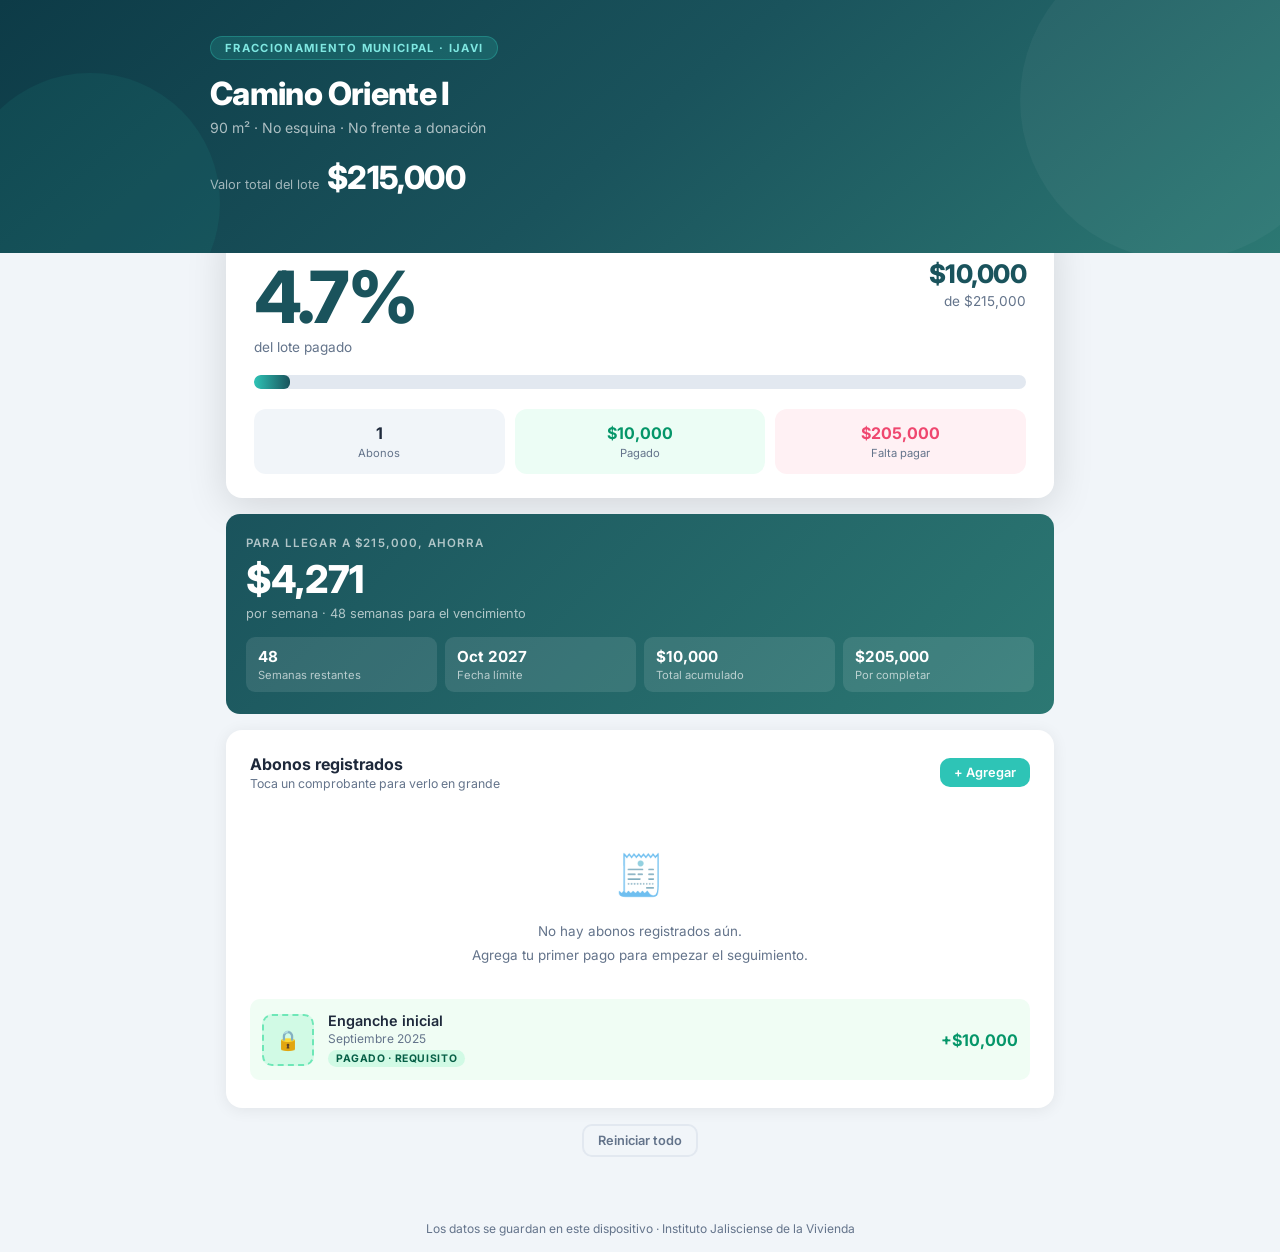
==== commit f34197ea: "refactor: remove user authentication UI and integrate IndexedDB for data handling" ====
--- a/index.html
+++ b/index.html
@@ -25,11 +25,6 @@
     <div class="header-value">
       <span class="header-value-label">Valor total del lote</span>
       <span class="header-value-amount">$215,000</span>
-    </div>
-    <div class="user-bar">
-      <img class="user-avatar" id="userAvatar" src="" alt="">
-      <span class="user-name" id="userName"></span>
-      <button class="btn-logout" onclick="logout()">Salir</button>
     </div>
   </div>
 </header>
@@ -118,7 +113,7 @@
 </main>
 
 <footer class="footer">
-  Tus datos se guardan en tu cuenta · Instituto Jalisciense de la Vivienda
+  Los datos se guardan en este dispositivo · Instituto Jalisciense de la Vivienda
 </footer>
 
 <!-- MODAL: AGREGAR ABONO -->
@@ -173,22 +168,6 @@
   <img id="lightboxImg" src="" alt="Comprobante">
 </div>
 
-<!-- LOGIN SCREEN -->
-<div class="login-screen" id="loginScreen">
-  <img class="login-logo" src="terreno.png" alt="Mi Lote">
-  <div class="login-title">Mi Lote</div>
-  <div class="login-sub">Camino Oriente I · Seguimiento de pagos<br>Inicia sesión para ver tus datos</div>
-  <button class="btn-google" onclick="loginGoogle()">
-    <svg viewBox="0 0 24 24" xmlns="http://www.w3.org/2000/svg">
-      <path d="M22.56 12.25c0-.78-.07-1.53-.2-2.25H12v4.26h5.92c-.26 1.37-1.04 2.53-2.21 3.31v2.77h3.57c2.08-1.92 3.28-4.74 3.28-8.09z" fill="#4285F4"/>
-      <path d="M12 23c2.97 0 5.46-.98 7.28-2.66l-3.57-2.77c-.98.66-2.23 1.06-3.71 1.06-2.86 0-5.29-1.93-6.16-4.53H2.18v2.84C3.99 20.53 7.7 23 12 23z" fill="#34A853"/>
-      <path d="M5.84 14.09c-.22-.66-.35-1.36-.35-2.09s.13-1.43.35-2.09V7.07H2.18C1.43 8.55 1 10.22 1 12s.43 3.45 1.18 4.93l3.66-2.84z" fill="#FBBC05"/>
-      <path d="M12 5.38c1.62 0 3.06.56 4.21 1.64l3.15-3.15C17.45 2.09 14.97 1 12 1 7.7 1 3.99 3.47 2.18 7.07l3.66 2.84c.87-2.6 3.3-4.53 6.16-4.53z" fill="#EA4335"/>
-    </svg>
-    Continuar con Google
-  </button>
-</div>
-
 <!-- COMPLETION -->
 <div class="completion" id="completion">
   <div class="completion-box">
--- a/css/styles.css
+++ b/css/styles.css
@@ -330,44 +330,3 @@
   .stats-row   { grid-template-columns:repeat(3,1fr); }
 }
 
-/* ── USER BAR ── */
-.user-bar {
-  display:flex; align-items:center; gap:10px;
-  margin-top:18px; padding:10px 14px;
-  background:rgba(255,255,255,0.1); border-radius:12px;
-}
-.user-avatar {
-  width:32px; height:32px; border-radius:50%;
-  object-fit:cover; border:2px solid rgba(255,255,255,0.4);
-}
-.user-name { font-size:0.82rem; opacity:0.85; flex:1; white-space:nowrap; overflow:hidden; text-overflow:ellipsis; }
-.btn-logout {
-  background:rgba(255,255,255,0.15); border:1px solid rgba(255,255,255,0.3);
-  color:white; padding:5px 12px; border-radius:8px;
-  font-size:0.75rem; font-weight:600; cursor:pointer;
-  touch-action:manipulation; -webkit-tap-highlight-color:transparent;
-  flex-shrink:0;
-}
-.btn-logout:hover { background:rgba(255,255,255,0.25); }
-
-/* ── LOGIN SCREEN ── */
-.login-screen {
-  position:fixed; inset:0; z-index:500;
-  background:linear-gradient(140deg, #0d3b47 0%, #1a535c 50%, #2c7873 100%);
-  display:flex; flex-direction:column; align-items:center; justify-content:center;
-  padding:32px 24px;
-}
-.login-logo { width:80px; height:80px; border-radius:20px; margin-bottom:24px; }
-.login-title { font-size:1.6rem; font-weight:800; color:white; margin-bottom:6px; letter-spacing:-0.02em; }
-.login-sub   { font-size:0.88rem; color:rgba(255,255,255,0.6); margin-bottom:40px; text-align:center; }
-.btn-google  {
-  display:flex; align-items:center; gap:12px;
-  background:white; color:#1e293b;
-  padding:14px 24px; border-radius:14px; border:none;
-  font-family:inherit; font-size:1rem; font-weight:600;
-  cursor:pointer; width:100%; max-width:320px; justify-content:center;
-  box-shadow:0 4px 20px rgba(0,0,0,0.2);
-  touch-action:manipulation; -webkit-tap-highlight-color:transparent;
-}
-.btn-google:active { transform:scale(0.97); }
-.btn-google svg { width:22px; height:22px; flex-shrink:0; }
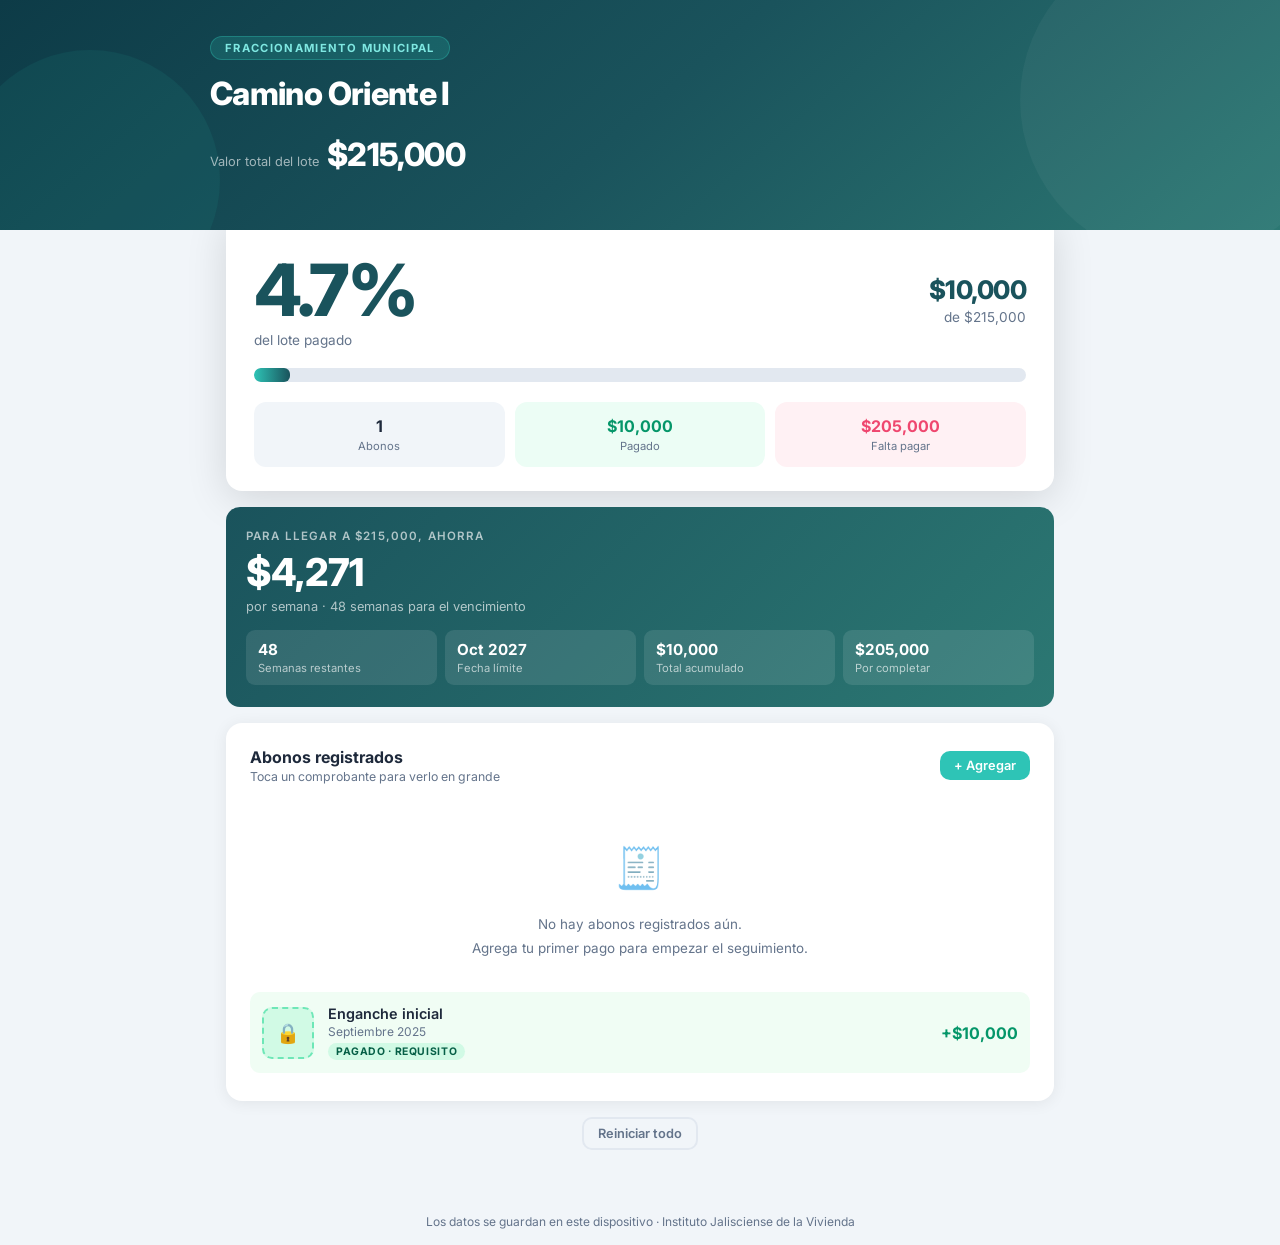
==== commit 043c6ac0: "fix: update page title and header badge for consistency; adjust layout styles" ====
--- a/index.html
+++ b/index.html
@@ -3,7 +3,7 @@
 <head>
   <meta charset="UTF-8">
   <meta name="viewport" content="width=device-width, initial-scale=1.0">
-  <title>Lote Camino Oriente I — Seguimiento de Pagos</title>
+  <title>Lote Camino Oriente II — Seguimiento de Pagos</title>
   <link rel="icon" href="terreno.png" type="image/png">
   <link rel="apple-touch-icon" href="terreno.png">
   <meta name="apple-mobile-web-app-capable" content="yes">
@@ -19,9 +19,8 @@
 <!-- HEADER -->
 <header class="header">
   <div class="header-inner">
-    <div class="header-badge">Fraccionamiento Municipal · IJAVI</div>
+    <div class="header-badge">Fraccionamiento Municipal</div>
     <h1>Camino Oriente I</h1>
-    <div class="header-sub">90 m² · No esquina · No frente a donación</div>
     <div class="header-value">
       <span class="header-value-label">Valor total del lote</span>
       <span class="header-value-amount">$215,000</span>
@@ -120,11 +119,11 @@
 <div class="overlay" id="overlay" onclick="outsideClick(event)">
   <div class="modal">
     <div class="modal-handle"></div>
-    <div class="modal-title">Agregar abono</div>
+    <div class="modal-title" id="modalTitle">Agregar abono</div>
 
     <div class="field">
       <label class="field-label" for="inAmount">Monto del abono (MXN)</label>
-      <input class="field-input" type="number" id="inAmount" placeholder="Ej: 5,000" min="1" step="100">
+      <input class="field-input" type="number" id="inAmount" placeholder="Ej: 5,000" min="1" step="100" inputmode="decimal" pattern="[0-9]*">
     </div>
 
     <div class="field-row">
--- a/css/styles.css
+++ b/css/styles.css
@@ -63,7 +63,7 @@
 .header-value-amount { font-size:2rem; font-weight:800; letter-spacing:-0.02em; }
 
 /* ── MAIN ── */
-.main { max-width:860px; margin:-32px auto 0; padding:0 16px 48px; }
+.main { max-width:860px; margin:-16px auto 0; padding:0 16px 48px; }
 
 /* ── CARD ── */
 .card { background:var(--card); border-radius:var(--radius); box-shadow:var(--shadow); padding:24px; margin-bottom:16px; }
@@ -75,7 +75,7 @@
   box-shadow:var(--shadow-lg);
   padding:40px 28px 24px; margin-bottom:16px;
 }
-.prog-top { display:flex; justify-content:space-between; align-items:flex-start; margin-bottom:20px; }
+.prog-top { display:flex; justify-content:space-between; align-items:center; margin-bottom:20px; }
 .prog-left { flex:1; }
 .prog-pct { font-size:4.5rem; font-weight:800; color:var(--primary-dark); line-height:1; letter-spacing:-0.04em; }
 .prog-sub { font-size:0.85rem; color:var(--muted); margin-top:6px; }
@@ -155,6 +155,8 @@
 .abono-date   { font-size:0.75rem; color:var(--muted); margin-top:2px; }
 .abono-right  { display:flex; align-items:center; gap:10px; flex-shrink:0; }
 .abono-amt    { font-size:1rem; font-weight:700; color:var(--success); }
+.abono-edit   { background:none; border:none; cursor:pointer; color:var(--muted); opacity:0.5; font-size:0.85rem; padding:5px; }
+.abono-edit:hover { opacity:1; color:var(--primary-dark); }
 .abono-del    { background:none; border:none; cursor:pointer; color:var(--danger); opacity:0.45; font-size:0.85rem; padding:5px; }
 .abono-del:hover { opacity:1; }
 
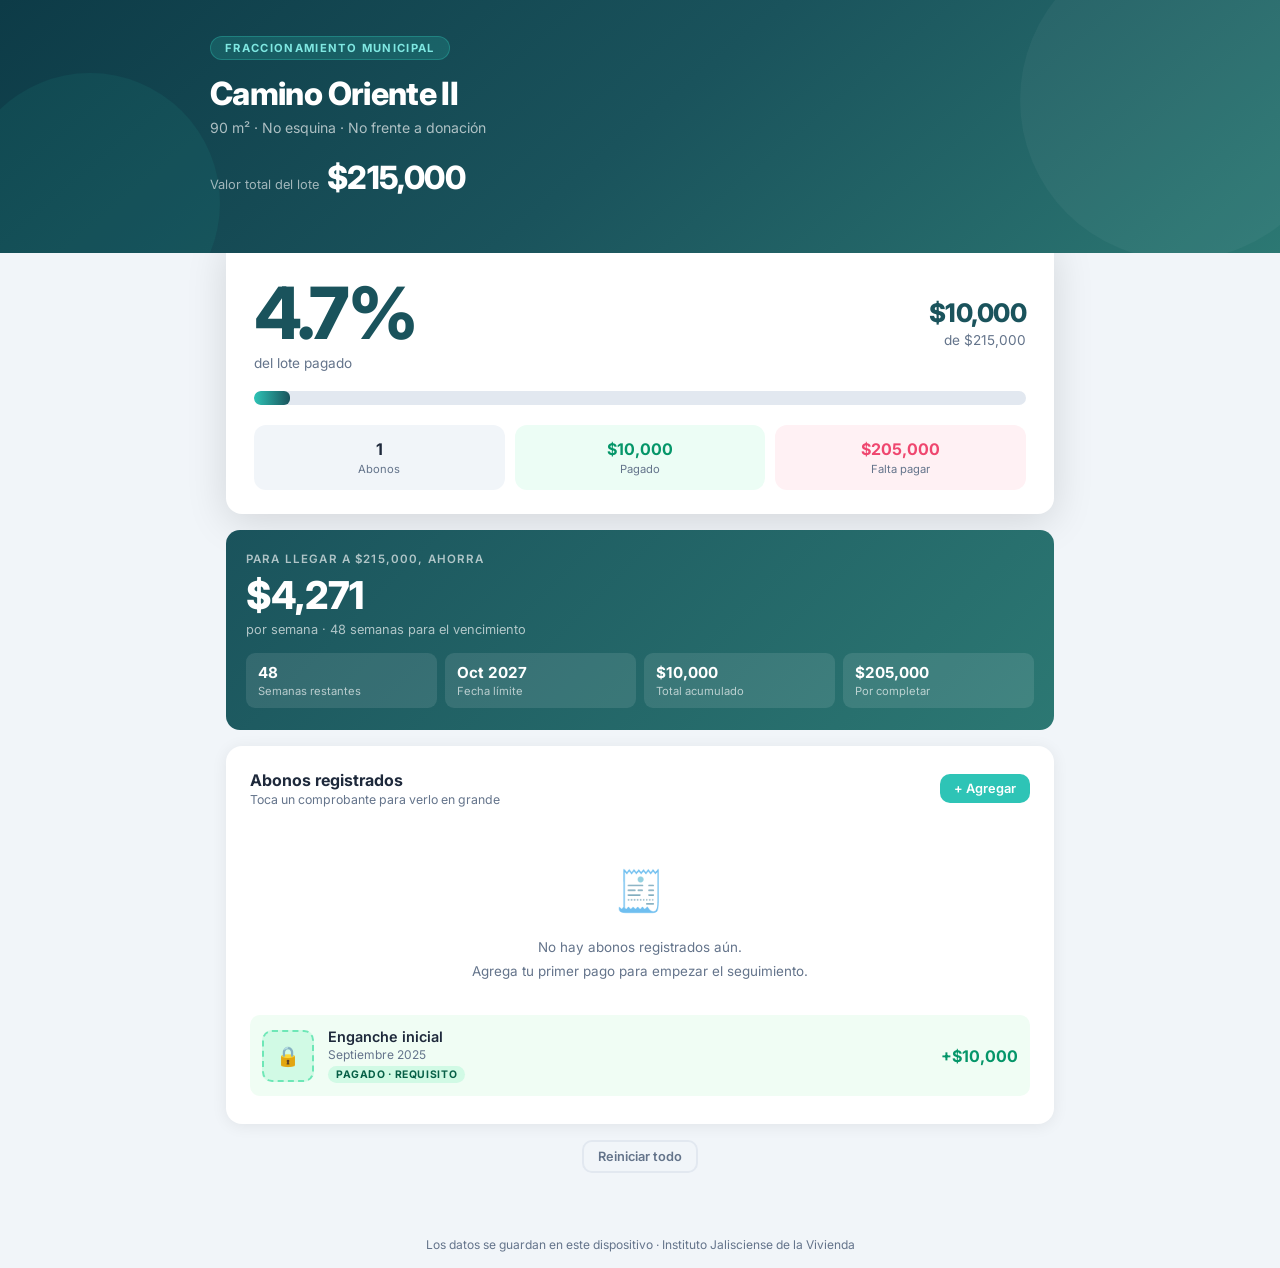
==== commit e971cc4d: "fix: update header title and subtitle for accuracy" ====
--- a/index.html
+++ b/index.html
@@ -20,7 +20,8 @@
 <header class="header">
   <div class="header-inner">
     <div class="header-badge">Fraccionamiento Municipal</div>
-    <h1>Camino Oriente I</h1>
+    <h1>Camino Oriente II</h1>
+    <div class="header-sub">90 m² · No esquina · No frente a donación</div>
     <div class="header-value">
       <span class="header-value-label">Valor total del lote</span>
       <span class="header-value-amount">$215,000</span>
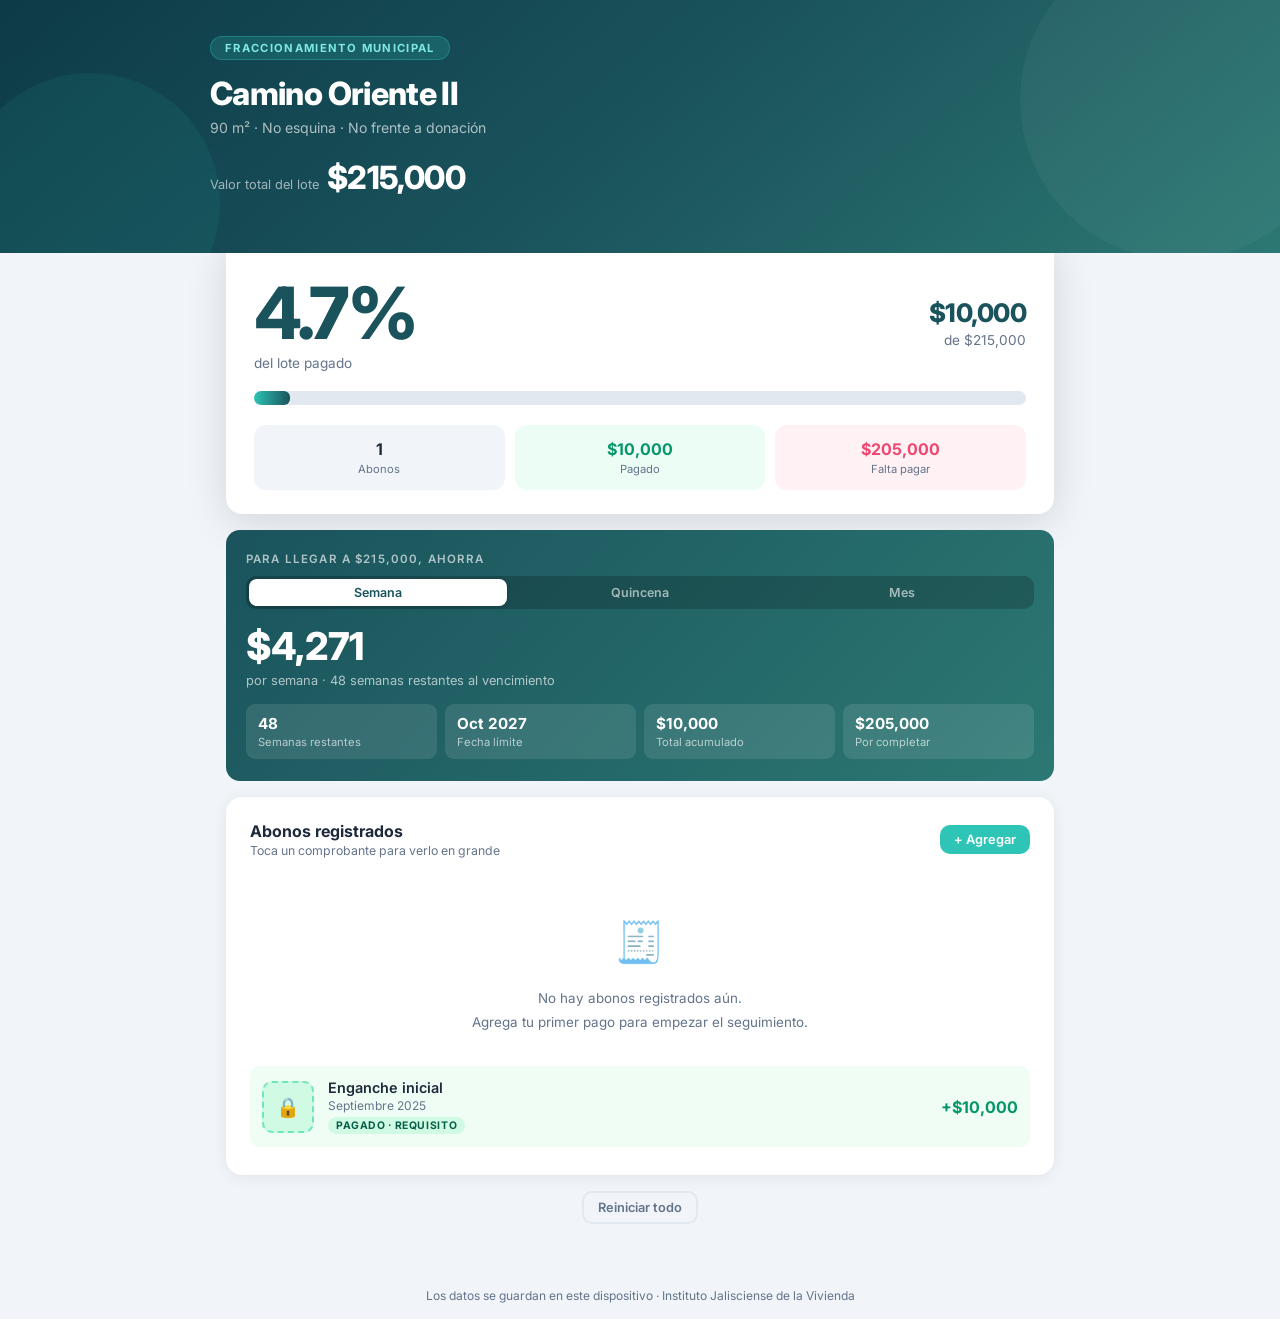
==== commit 03c0480a: "fix: add period toggle buttons and update calculations for savings based on selected period" ====
--- a/index.html
+++ b/index.html
@@ -65,12 +65,17 @@
   <!-- CALCULADORA SEMANAL -->
   <div class="weekly-box">
     <div class="weekly-label">Para llegar a $215,000, ahorra</div>
+    <div class="period-toggle">
+      <button class="period-btn active" data-period="semana">Semana</button>
+      <button class="period-btn" data-period="quincena">Quincena</button>
+      <button class="period-btn" data-period="mes">Mes</button>
+    </div>
     <div class="weekly-amount" id="weeklyAmt">$0</div>
     <div class="weekly-note" id="weeklyNote">por semana</div>
     <div class="weekly-grid">
       <div class="wg-item">
         <div class="wg-val" id="wgWeeks">—</div>
-        <div class="wg-lbl">Semanas restantes</div>
+        <div class="wg-lbl" id="wgWeeksLbl">Semanas restantes</div>
       </div>
       <div class="wg-item">
         <div class="wg-val">Oct 2027</div>
--- a/css/styles.css
+++ b/css/styles.css
@@ -116,13 +116,30 @@
   background:linear-gradient(135deg, var(--primary-dark) 0%, #2c7873 100%);
   color:white; border-radius:14px; padding:22px 20px; margin-bottom:16px;
 }
-.weekly-label  { font-size:0.72rem; font-weight:600; opacity:0.65; text-transform:uppercase; letter-spacing:0.1em; margin-bottom:6px; }
+.weekly-label  { font-size:0.72rem; font-weight:600; opacity:0.65; text-transform:uppercase; letter-spacing:0.1em; margin-bottom:10px; }
 .weekly-amount { font-size:2.4rem; font-weight:800; letter-spacing:-0.02em; margin-bottom:4px; }
 .weekly-note   { font-size:0.8rem; opacity:0.65; margin-bottom:16px; }
 .weekly-grid   { display:grid; grid-template-columns:1fr 1fr; gap:8px; }
 .wg-item       { background:rgba(255,255,255,0.1); border-radius:9px; padding:10px 12px; }
 .wg-val        { font-size:0.95rem; font-weight:700; }
 .wg-lbl        { font-size:0.7rem; opacity:0.65; margin-top:2px; }
+
+/* ── PERIOD TOGGLE ── */
+.period-toggle {
+  display:flex; gap:4px; margin-bottom:14px;
+  background:rgba(0,0,0,0.2); border-radius:10px; padding:3px;
+}
+.period-btn {
+  flex:1; padding:6px 10px; border:none; border-radius:8px;
+  font-family:inherit; font-size:0.78rem; font-weight:600;
+  cursor:pointer; transition:all 0.2s;
+  background:transparent; color:rgba(255,255,255,0.6);
+  -webkit-tap-highlight-color:transparent;
+}
+.period-btn.active {
+  background:white; color:var(--primary-dark);
+  box-shadow:0 1px 4px rgba(0,0,0,0.18);
+}
 
 /* ── SECTION HEADER ── */
 .sec-hdr { display:flex; align-items:center; justify-content:space-between; margin-bottom:16px; }
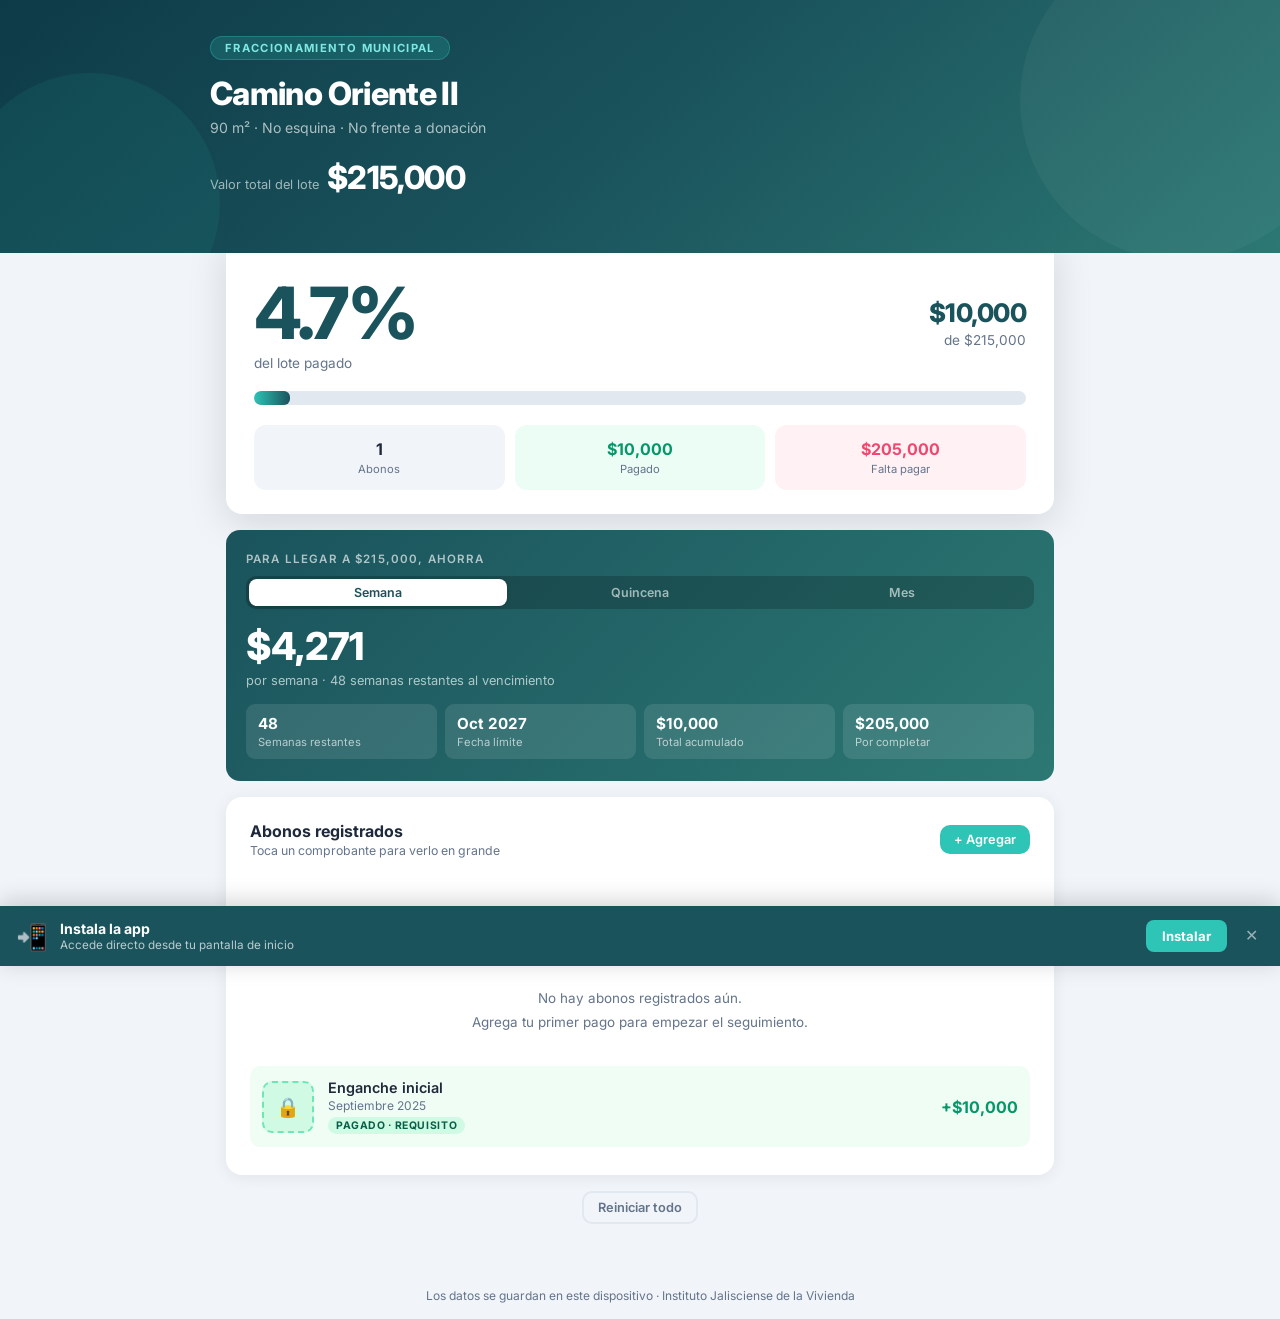
==== commit 7ae78809: "feat: add PWA install banner and iOS installation instructions" ====
--- a/index.html
+++ b/index.html
@@ -167,6 +167,46 @@
   </div>
 </div>
 
+<!-- INSTALL BANNER (Android / genérico) -->
+<div class="install-banner" id="installBanner">
+  <div class="install-banner-icon">📲</div>
+  <div class="install-banner-text">
+    <div class="install-banner-title">Instala la app</div>
+    <div class="install-banner-sub" id="installBannerSub">Accede directo desde tu pantalla de inicio</div>
+  </div>
+  <button class="install-banner-btn" id="installBtn">Instalar</button>
+  <button class="install-banner-close" id="installClose" aria-label="Cerrar">✕</button>
+</div>
+
+<!-- IOS INSTALL SHEET -->
+<div class="ios-sheet-overlay" id="iosSheet">
+  <div class="ios-sheet">
+    <div class="modal-handle"></div>
+    <div class="ios-sheet-title">Cómo instalar la app</div>
+    <div class="ios-steps">
+      <div class="ios-step">
+        <div class="ios-step-num">1</div>
+        <div class="ios-step-text">Toca el botón <strong>Compartir</strong> <span class="ios-share-glyph">
+          <svg width="18" height="20" viewBox="0 0 18 20" fill="none"><rect x="3" y="7" width="12" height="11" rx="2" stroke="currentColor" stroke-width="1.7"/><path d="M9 1v10M6 4l3-3 3 3" stroke="currentColor" stroke-width="1.7" stroke-linecap="round" stroke-linejoin="round"/></svg>
+        </span> en la barra de Safari</div>
+      </div>
+      <div class="ios-step">
+        <div class="ios-step-num">2</div>
+        <div class="ios-step-text">Desplázate y toca <strong>"Agregar a pantalla de inicio"</strong></div>
+      </div>
+      <div class="ios-step">
+        <div class="ios-step-num">3</div>
+        <div class="ios-step-text">Toca <strong>Agregar</strong> — ¡listo!</div>
+      </div>
+    </div>
+    <div class="ios-sheet-arrow-hint">
+      <svg width="24" height="24" viewBox="0 0 24 24" fill="none"><path d="M12 4v12M7 14l5 5 5-5" stroke="#1a535c" stroke-width="2.2" stroke-linecap="round" stroke-linejoin="round"/></svg>
+      El botón compartir está abajo en Safari
+    </div>
+    <button class="btn btn-primary btn-full" id="iosSheetOk">Entendido</button>
+  </div>
+</div>
+
 <!-- LIGHTBOX -->
 <div class="lightbox" id="lightbox" onclick="closeLightbox()">
   <button class="lightbox-close" onclick="closeLightbox()">✕</button>
--- a/css/styles.css
+++ b/css/styles.css
@@ -281,6 +281,72 @@
 .completion-emoji { font-size:4.5rem; margin-bottom:16px; display:block; }
 .completion-title { font-size:1.6rem; font-weight:800; color:var(--primary-dark); margin-bottom:8px; }
 .completion-text  { color:var(--muted); font-size:0.92rem; margin-bottom:24px; }
+
+/* ── INSTALL BANNER ── */
+.install-banner {
+  position:fixed; bottom:0; left:0; right:0; z-index:150;
+  display:flex; align-items:center; gap:12px;
+  background:var(--primary-dark); color:white;
+  padding:14px 16px 14px;
+  padding-bottom:calc(14px + env(safe-area-inset-bottom));
+  box-shadow:0 -4px 24px rgba(0,0,0,0.18);
+  transform:translateY(110%);
+  transition:transform 0.4s cubic-bezier(0.34,1.2,0.64,1);
+}
+.install-banner.show { transform:translateY(0); }
+.install-banner-icon { font-size:1.6rem; flex-shrink:0; }
+.install-banner-text { flex:1; min-width:0; }
+.install-banner-title { font-size:0.88rem; font-weight:700; }
+.install-banner-sub   { font-size:0.73rem; opacity:0.7; margin-top:1px; }
+.install-banner-btn {
+  flex-shrink:0; padding:8px 16px;
+  background:var(--primary); color:white; border:none; border-radius:8px;
+  font-family:inherit; font-size:0.82rem; font-weight:700; cursor:pointer;
+  white-space:nowrap; transition:background 0.2s;
+}
+.install-banner-btn:hover { background:#25a99d; }
+.install-banner-close {
+  flex-shrink:0; background:none; border:none; color:rgba(255,255,255,0.55);
+  font-size:1rem; cursor:pointer; padding:4px 6px; line-height:1;
+}
+.install-banner-close:hover { color:white; }
+
+/* ── IOS INSTALL SHEET ── */
+.ios-sheet-overlay {
+  position:fixed; inset:0; z-index:210;
+  background:rgba(15,23,42,0.55);
+  display:flex; align-items:flex-end; justify-content:center;
+  opacity:0; pointer-events:none;
+  transition:opacity 0.28s ease;
+}
+.ios-sheet-overlay.show { opacity:1; pointer-events:all; }
+.ios-sheet {
+  background:white; border-radius:22px 22px 0 0;
+  padding:20px 24px calc(32px + env(safe-area-inset-bottom));
+  width:100%; max-width:500px;
+  transform:translateY(100%);
+  transition:transform 0.35s cubic-bezier(0.34,1.3,0.64,1);
+}
+.ios-sheet-overlay.show .ios-sheet { transform:translateY(0); }
+.ios-sheet-title { font-size:1.1rem; font-weight:700; margin-bottom:20px; color:var(--text); }
+.ios-steps { display:flex; flex-direction:column; gap:14px; margin-bottom:20px; }
+.ios-step  { display:flex; align-items:flex-start; gap:12px; }
+.ios-step-num {
+  flex-shrink:0; width:26px; height:26px; border-radius:50%;
+  background:var(--primary-dark); color:white;
+  display:flex; align-items:center; justify-content:center;
+  font-size:0.78rem; font-weight:700;
+}
+.ios-step-text { font-size:0.88rem; color:var(--text); line-height:1.5; padding-top:4px; }
+.ios-share-glyph {
+  display:inline-flex; vertical-align:middle; margin:0 2px;
+  color:var(--primary-dark);
+}
+.ios-sheet-arrow-hint {
+  display:flex; align-items:center; gap:8px;
+  background:var(--bg); border-radius:10px; padding:10px 14px;
+  font-size:0.78rem; color:var(--muted); margin-bottom:16px;
+}
 
 /* ── FOOTER ── */
 .footer { text-align:center; padding:16px; font-size:0.75rem; color:var(--muted); }
